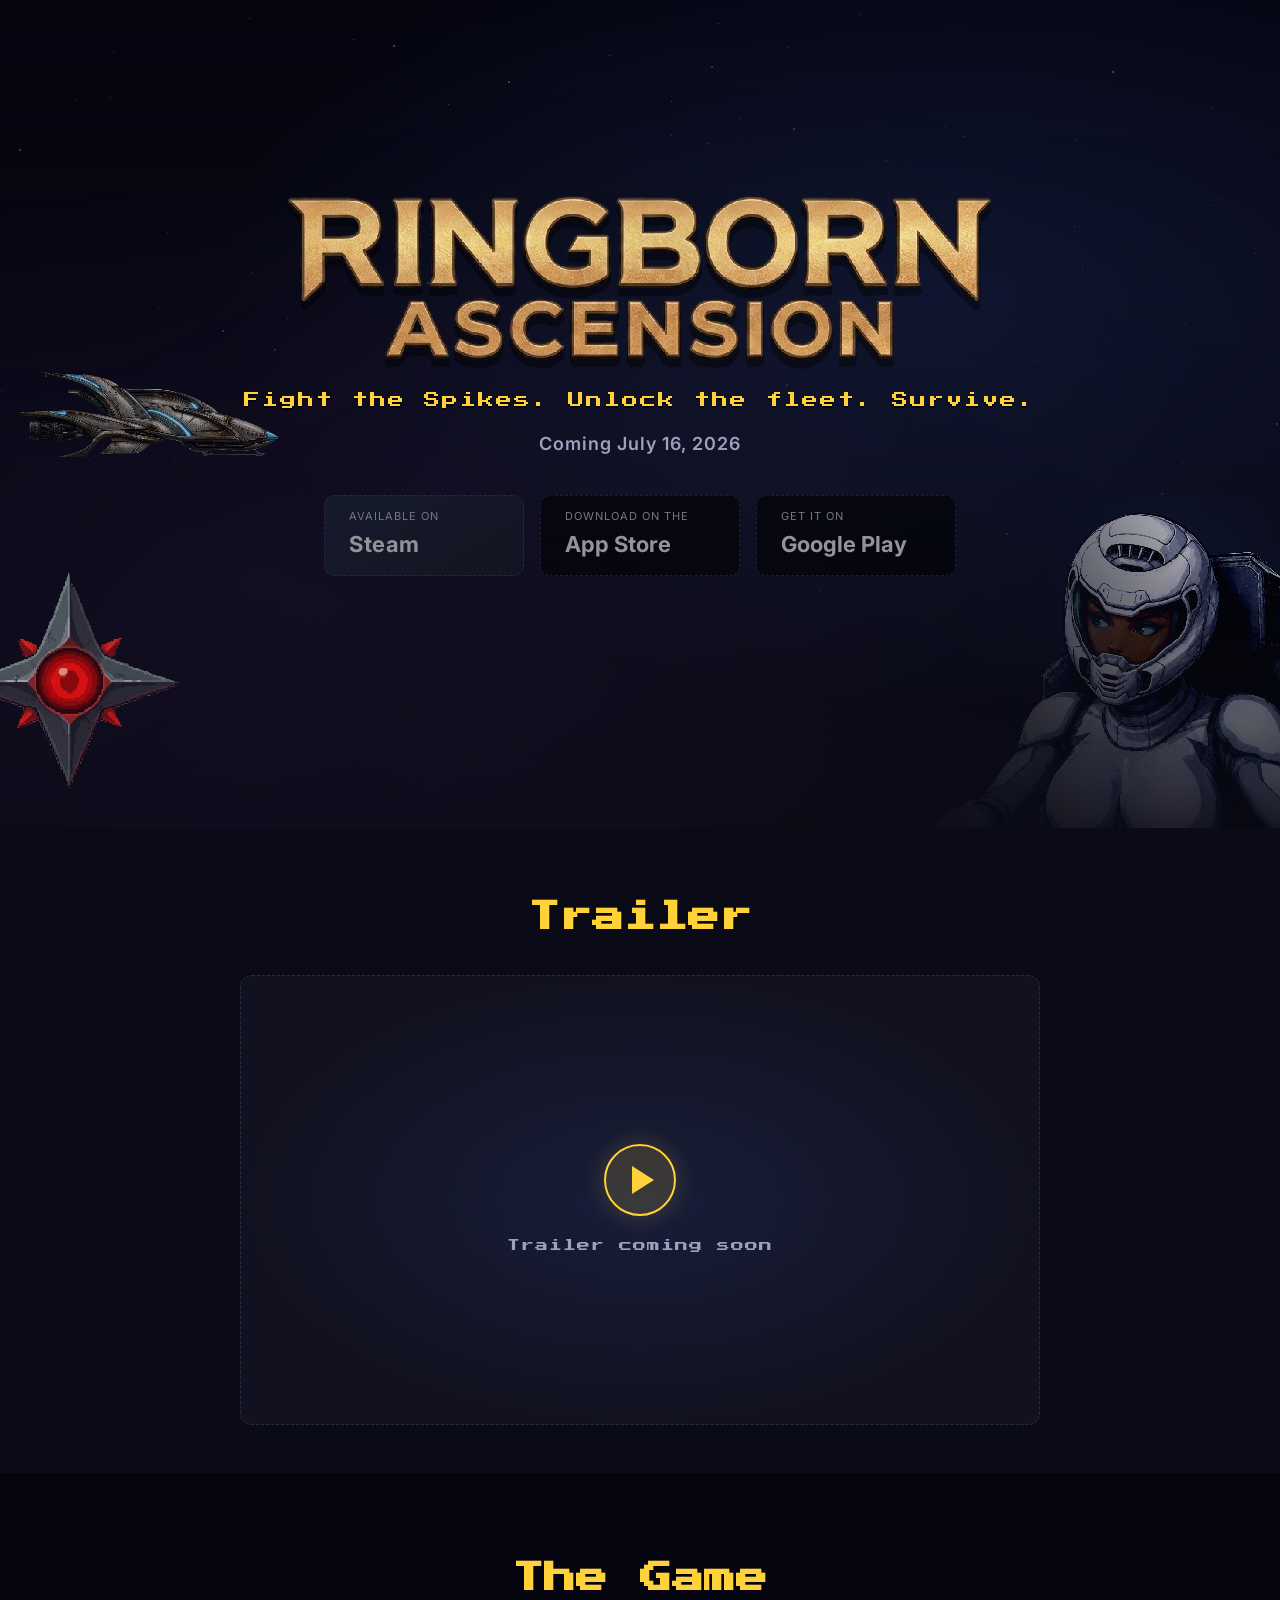
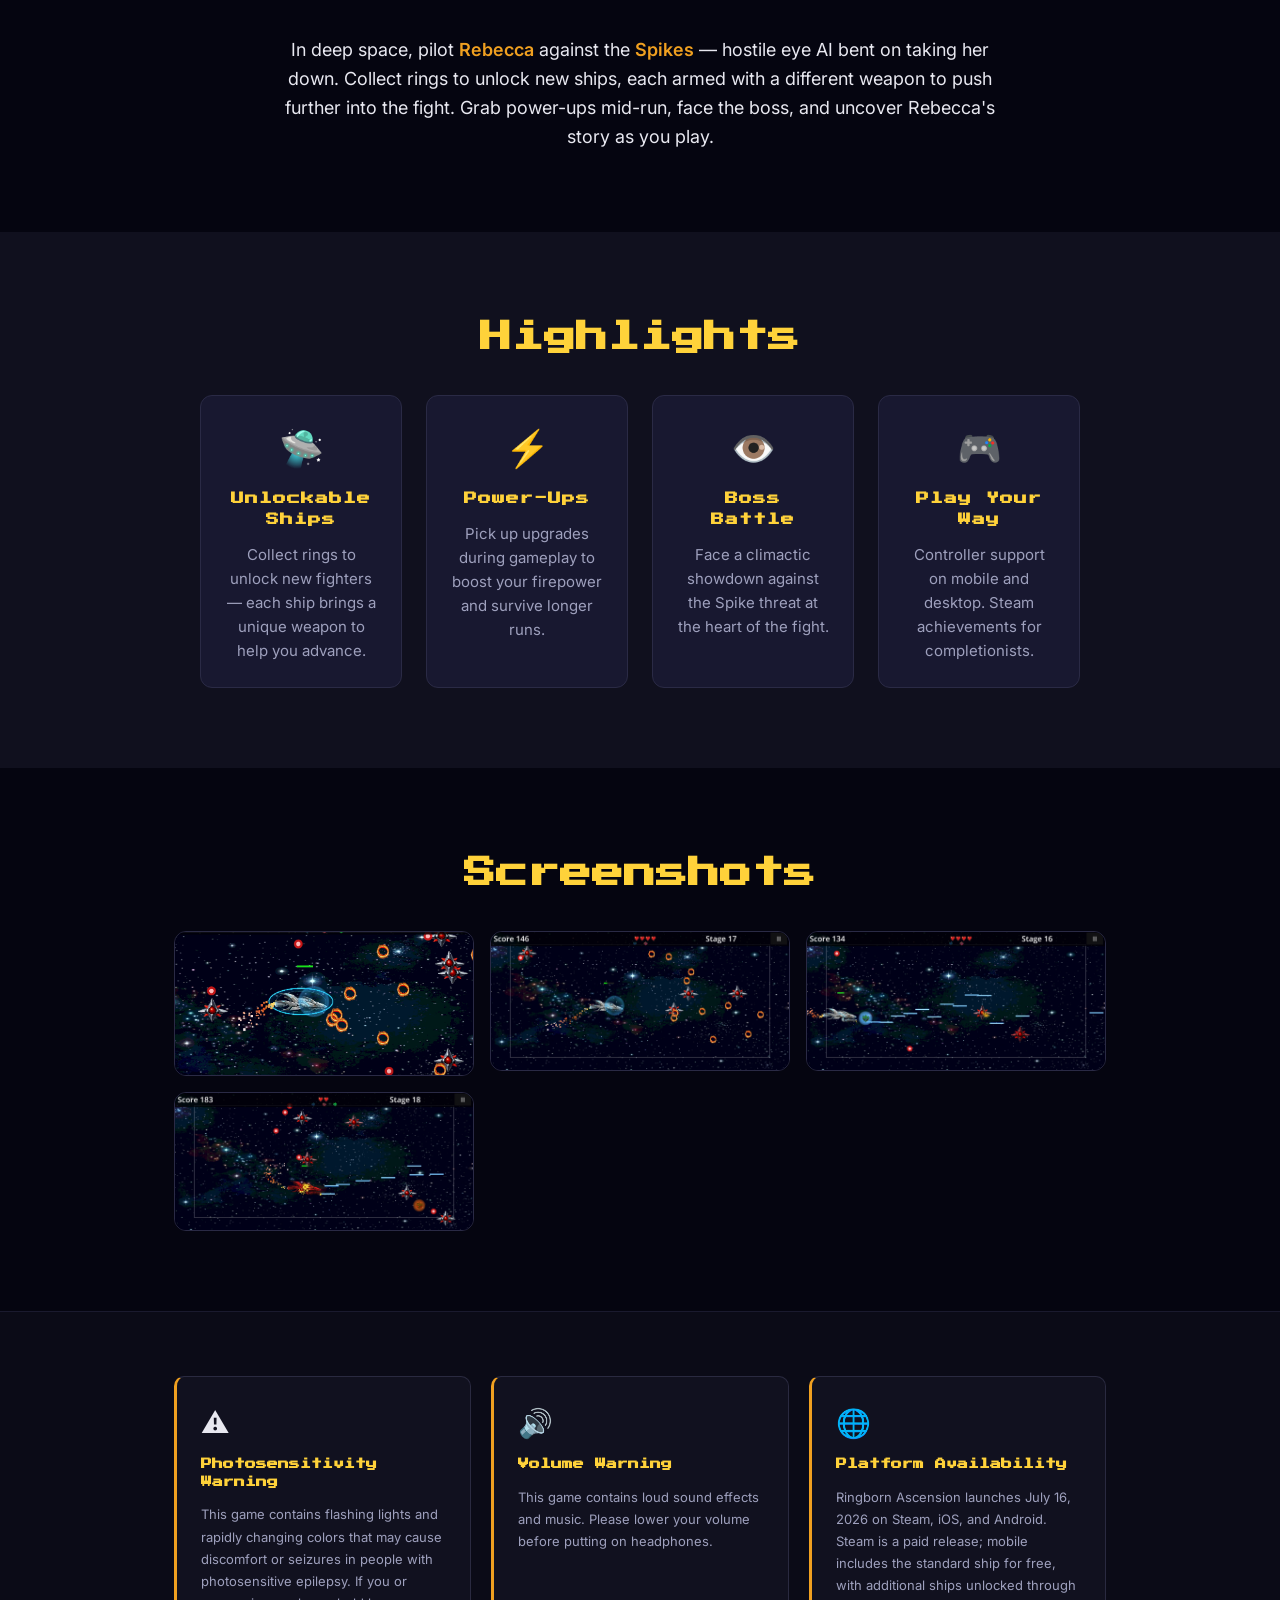
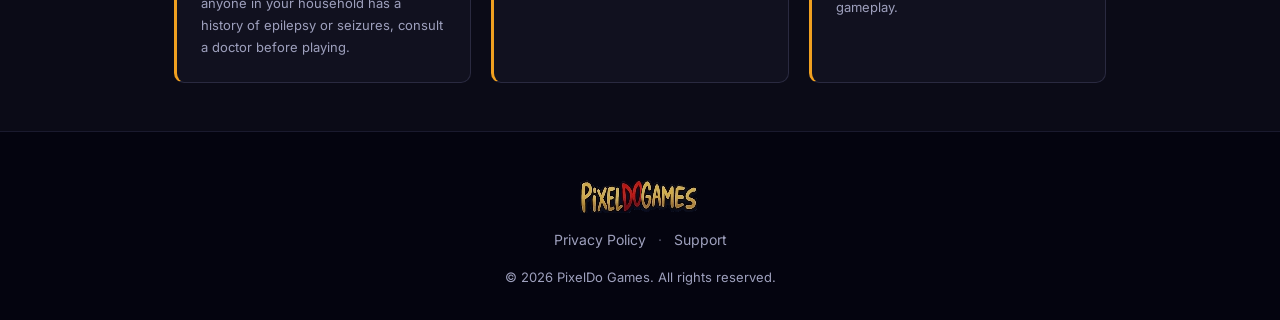
==== ringbornascension/index.html @ 0ed037cd "fix some icon issue" ====
<!doctype html>
<html lang="en">
<head>
  <meta charset="utf-8">
  <meta name="viewport" content="width=device-width, initial-scale=1">
  <title>Ringborn Ascension</title>
  <meta name="description" content="Ringborn Ascension — a fast-paced arcade space shooter by PixelDo Games. Pilot Rebecca, fight the Spike AI, unlock ships by collecting rings, and survive the boss. Coming July 16, 2026 on Steam, iOS, and Android.">
  <meta property="og:title" content="Ringborn Ascension">
  <meta property="og:description" content="Pilot Rebecca. Fight the Spikes. Unlock the fleet. Coming July 16, 2026 on Steam, iOS, and Android.">
  <meta property="og:image" content="https://pixeldogames.com/ringbornascension/images/title.png">
  <meta property="og:url" content="https://pixeldogames.com/ringbornascension/">
  <link rel="icon" type="image/png" href="images/rebecca-portrait-icon.png">
  <link rel="preconnect" href="https://fonts.googleapis.com">
  <link rel="preconnect" href="https://fonts.gstatic.com" crossorigin>
  <link href="https://fonts.googleapis.com/css2?family=Press+Start+2P&family=Inter:wght@400;600;700&display=swap" rel="stylesheet">
  <link rel="stylesheet" href="style.css">
</head>
<body>
  <div class="space-bg" id="space-bg" aria-hidden="true"></div>

  <header class="hero">
    <div class="space-scene" aria-hidden="true">
      <div class="space-nebula"></div>
      <img src="images/rebecca-portrait.png" alt="" class="space-rebecca">
    </div>

    <div class="hero-inner">
      <img src="images/title.png" alt="Ringborn Ascension" class="title-img">
      <p class="tagline">Fight the Spikes. Unlock the fleet. Survive.</p>
      <p class="launch-date">Coming July 16, 2026</p>

      <div class="store-badges">
        <span class="badge steam coming-soon" aria-label="Steam — coming July 16, 2026">
          <span class="badge-prefix">Available on</span>
          <span class="badge-name">Steam</span>
        </span>
        <span class="badge ios coming-soon" aria-label="App Store — coming July 16, 2026">
          <span class="badge-prefix">Download on the</span>
          <span class="badge-name">App Store</span>
        </span>
        <span class="badge android coming-soon" aria-label="Google Play — coming July 16, 2026">
          <span class="badge-prefix">Get it on</span>
          <span class="badge-name">Google Play</span>
        </span>
      </div>
    </div>
    <img src="images/spike.png" alt="" class="hero-spike" aria-hidden="true">
    <img src="images/hero_ship.png" alt="" class="hero-ship-deco" aria-hidden="true">
  </header>

  <section class="trailer">
    <div class="container">
      <h2>Trailer</h2>
      <!-- Set YouTube IDs below. Spanish browsers get data-youtube-es; everyone else gets data-youtube-en. -->
      <div
        class="trailer-placeholder"
        id="trailer-trigger"
        role="button"
        tabindex="0"
        data-youtube-en=""
        data-youtube-es=""
        aria-label="Play trailer"
      >
        <div class="trailer-play" aria-hidden="true"></div>
        <p class="trailer-label">Trailer coming soon</p>
      </div>
    </div>
  </section>

  <section class="about">
    <div class="container">
      <h2>The Game</h2>
      <p>
        In deep space, pilot <strong>Rebecca</strong> against the <strong>Spikes</strong> — hostile eye AI
        bent on taking her down. Collect rings to unlock new ships, each armed with a different weapon
        to push further into the fight. Grab power-ups mid-run, face the boss, and uncover Rebecca's
        story as you play.
      </p>
    </div>
  </section>

  <section class="features">
    <div class="container">
      <h2>Highlights</h2>
      <div class="feature-grid">
        <div class="feature">
          <div class="feature-icon">🛸</div>
          <h3>Unlockable Ships</h3>
          <p>Collect rings to unlock new fighters — each ship brings a unique weapon to help you advance.</p>
        </div>
        <div class="feature">
          <div class="feature-icon">⚡</div>
          <h3>Power-Ups</h3>
          <p>Pick up upgrades during gameplay to boost your firepower and survive longer runs.</p>
        </div>
        <div class="feature">
          <div class="feature-icon">👁️</div>
          <h3>Boss Battle</h3>
          <p>Face a climactic showdown against the Spike threat at the heart of the fight.</p>
        </div>
        <div class="feature">
          <div class="feature-icon">🎮</div>
          <h3>Play Your Way</h3>
          <p>Controller support on mobile and desktop. Steam achievements for completionists.</p>
        </div>
      </div>
    </div>
  </section>

  <section class="screenshots">
    <div class="container">
      <h2>Screenshots</h2>
      <div class="shot-grid">
        <img src="images/Screenshot1.png" alt="Rebecca's ship deflecting spikes with its front shield" class="shot">
        <img src="images/Screenshot2.png" alt="Rebecca flying through rings with a thruster trail" class="shot">
        <img src="images/Screenshot3.png" alt="An unlocked ship firing lasers at Spike enemies" class="shot">
        <img src="images/Screenshot4.png" alt="Combat against waves of Spike eye enemies in space" class="shot">
      </div>
    </div>
  </section>

  <div id="lightbox" class="lightbox" role="dialog" aria-modal="true" aria-label="Screenshot preview">
    <button class="lightbox-close" aria-label="Close">&times;</button>
    <img class="lightbox-img" alt="">
  </div>

  <section class="warnings">
    <div class="container">
      <div class="warning-grid">
        <div class="warning-card">
          <div class="warning-icon">⚠️</div>
          <h3>Photosensitivity Warning</h3>
          <p>This game contains flashing lights and rapidly changing colors that may cause discomfort or seizures in people with photosensitive epilepsy. If you or anyone in your household has a history of epilepsy or seizures, consult a doctor before playing.</p>
        </div>
        <div class="warning-card">
          <div class="warning-icon">🔊</div>
          <h3>Volume Warning</h3>
          <p>This game contains loud sound effects and music. Please lower your volume before putting on headphones.</p>
        </div>
        <div class="warning-card">
          <div class="warning-icon">🌐</div>
          <h3>Platform Availability</h3>
          <p>Ringborn Ascension launches July 16, 2026 on Steam, iOS, and Android. Steam is a paid release; mobile includes the standard ship for free, with additional ships unlocked through gameplay.</p>
        </div>
      </div>
    </div>
  </section>

  <footer>
    <div class="container footer-inner">
      <img src="images/studio.png" alt="PixelDo Games" class="studio-logo">
      <div class="footer-links">
        <a href="privacy.html">Privacy Policy</a>
        <span class="sep">·</span>
        <a href="support.html">Support</a>
      </div>
      <p class="copy">© <span id="year"></span> PixelDo Games. All rights reserved.</p>
    </div>
  </footer>

  <script>
    document.getElementById('year').textContent = new Date().getFullYear();

    // Space background: stars + flying asteroids
    (function() {
      var bg = document.getElementById('space-bg');
      if (!bg) return;

      var reducedMotion = window.matchMedia('(prefers-reduced-motion: reduce)').matches;

      for (var i = 0; i < 120; i++) {
        var star = document.createElement('span');
        star.className = 'star';
        star.style.left = (Math.random() * 100) + '%';
        star.style.top = (Math.random() * 100) + '%';
        star.style.animationDelay = (Math.random() * 5) + 's';
        star.style.animationDuration = (2 + Math.random() * 4) + 's';
        var starSize = Math.random() < 0.15 ? 2 : 1;
        star.style.width = starSize + 'px';
        star.style.height = starSize + 'px';
        if (Math.random() < 0.2) star.classList.add('star-blue');
        bg.appendChild(star);
      }

      var asteroidCount = reducedMotion ? 6 : (window.innerWidth < 720 ? 10 : 16);

      for (var j = 0; j < asteroidCount; j++) {
        var ast = document.createElement('img');
        ast.src = 'images/asteroid.png';
        ast.alt = '';
        ast.className = 'space-asteroid';
        ast.draggable = false;

        var size = 14 + Math.random() * 28;
        var duration = reducedMotion ? 0 : (18 + Math.random() * 22);
        var edge = Math.floor(Math.random() * 4);
        var driftX = (Math.random() * 12 - 6).toFixed(1);
        var driftY = (Math.random() * 8 - 4).toFixed(1);
        var dx, dy;

        if (edge === 0) {
          ast.style.left = '-6%';
          ast.style.top = (Math.random() * 100) + '%';
          dx = '112vw';
          dy = driftY + 'vh';
        } else if (edge === 1) {
          ast.style.left = '106%';
          ast.style.top = (Math.random() * 100) + '%';
          dx = '-112vw';
          dy = driftY + 'vh';
        } else if (edge === 2) {
          ast.style.left = (Math.random() * 100) + '%';
          ast.style.top = '-8%';
          dx = driftX + 'vw';
          dy = '112vh';
        } else {
          ast.style.left = (Math.random() * 100) + '%';
          ast.style.top = '108%';
          dx = driftX + 'vw';
          dy = '-112vh';
        }

        ast.style.width = size + 'px';
        ast.style.setProperty('--dx', dx);
        ast.style.setProperty('--dy', dy);
        ast.style.setProperty('--rot', (Math.random() * 360).toFixed(0) + 'deg');
        ast.style.setProperty('--opacity', (0.08 + (size / 48) * 0.28).toFixed(2));

        if (reducedMotion) {
          ast.style.opacity = '0.25';
        } else {
          ast.style.setProperty('--dur', duration + 's');
          ast.style.animationDelay = (-Math.random() * duration) + 's';
        }

        bg.appendChild(ast);
      }
    })();

    // Trailer — Spanish browser language → Spanish video, else English
    (function() {
      var trigger = document.getElementById('trailer-trigger');
      if (!trigger) return;

      function isSpanish() {
        var langs = navigator.languages && navigator.languages.length
          ? navigator.languages
          : [navigator.language || 'en'];
        for (var i = 0; i < langs.length; i++) {
          if (String(langs[i]).toLowerCase().indexOf('es') === 0) return true;
        }
        return false;
      }

      function trailerId() {
        var en = (trigger.getAttribute('data-youtube-en') || '').trim();
        var es = (trigger.getAttribute('data-youtube-es') || '').trim();
        if (isSpanish() && es) return es;
        return en || es;
      }

      function playTrailer() {
        var id = trailerId();
        if (!id) return;

        var embed = document.createElement('div');
        embed.className = 'trailer-embed';
        var title = isSpanish() ? 'Tráiler de Ringborn Ascension' : 'Ringborn Ascension trailer';
        embed.innerHTML =
          '<iframe src="https://www.youtube.com/embed/' + id + '?autoplay=1" title="' + title + '" allow="accelerometer; autoplay; clipboard-write; encrypted-media; gyroscope; picture-in-picture" allowfullscreen></iframe>';
        trigger.replaceWith(embed);
      }

      trigger.addEventListener('click', playTrailer);
      trigger.addEventListener('keydown', function(e) {
        if (e.key === 'Enter' || e.key === ' ') {
          e.preventDefault();
          playTrailer();
        }
      });
    })();

    // Lightbox
    (function() {
      var lb = document.getElementById('lightbox');
      var lbImg = lb.querySelector('.lightbox-img');
      var closeBtn = lb.querySelector('.lightbox-close');

      document.querySelectorAll('.shot').forEach(function(img) {
        img.addEventListener('click', function() {
          lbImg.src = img.src;
          lbImg.alt = img.alt;
          lb.classList.add('open');
          document.body.style.overflow = 'hidden';
        });
      });

      function close() {
        lb.classList.remove('open');
        document.body.style.overflow = '';
        lbImg.src = '';
      }

      closeBtn.addEventListener('click', close);
      lb.addEventListener('click', function(e) {
        if (e.target === lb) close();
      });
      document.addEventListener('keydown', function(e) {
        if (e.key === 'Escape' && lb.classList.contains('open')) close();
      });
    })();
  </script>
</body>
</html>
---- ringbornascension/style.css ----
/* ===== Base ===== */
:root {
  --bg: #0c0c18;
  --panel: #11111f;
  --panel-2: #181830;
  --gold: #ffd23a;
  --gold-2: #f0a020;
  --text: #e8e8f0;
  --muted: #9ea0bd;
  --accent: #4d7cff;
}

* { box-sizing: border-box; }

html, body {
  margin: 0;
  padding: 0;
  background: #050510;
  color: var(--text);
  font-family: 'Inter', -apple-system, BlinkMacSystemFont, sans-serif;
  line-height: 1.6;
}

a { color: var(--accent); text-decoration: none; }
a:hover { text-decoration: underline; }

.container { max-width: 980px; margin: 0 auto; padding: 0 24px; }

/* ===== Space background ===== */
.space-bg {
  position: fixed;
  inset: 0;
  z-index: 0;
  pointer-events: none;
  overflow: hidden;
  background: #050510;
}

.star {
  position: fixed;
  width: 1px;
  height: 1px;
  border-radius: 50%;
  background: #fff;
  opacity: 0.35;
  animation: starTwinkle ease-in-out infinite;
}

.star-blue {
  background: #a8c4ff;
}

@keyframes starTwinkle {
  0%, 100% { opacity: 0.15; transform: scale(1); }
  50%      { opacity: 0.9; transform: scale(1.4); }
}

/* ===== Hero ===== */
.hero {
  position: relative;
  z-index: 1;
  min-height: 92vh;
  display: flex;
  align-items: center;
  justify-content: center;
  text-align: center;
  background: linear-gradient(180deg, transparent 0%, rgba(12, 12, 24, 0.85) 100%);
  overflow: hidden;
  padding: 60px 24px 120px;
}

.space-scene {
  position: absolute;
  inset: 0;
  z-index: 0;
  pointer-events: none;
  overflow: hidden;
}

.space-nebula {
  position: absolute;
  inset: 0;
  background:
    radial-gradient(ellipse at 75% 35%, rgba(77, 124, 255, 0.12), transparent 55%),
    radial-gradient(ellipse at 20% 70%, rgba(120, 60, 180, 0.08), transparent 50%),
    radial-gradient(ellipse at 50% 100%, rgba(12, 12, 24, 0.9), transparent 70%);
}

.space-rebecca {
  position: absolute;
  right: -4%;
  bottom: -8%;
  width: min(480px, 52vw);
  height: auto;
  opacity: 0.95;
  image-rendering: pixelated;
  image-rendering: crisp-edges;
  -webkit-mask-image:
    linear-gradient(to left, #000 25%, rgba(0, 0, 0, 0.5) 55%, transparent 90%),
    linear-gradient(to top, transparent 5%, rgba(0, 0, 0, 0.85) 100%);
  mask-image:
    linear-gradient(to left, #000 25%, rgba(0, 0, 0, 0.5) 55%, transparent 90%),
    linear-gradient(to top, transparent 5%, rgba(0, 0, 0, 0.85) 100%);
  -webkit-mask-composite: source-in;
  mask-composite: intersect;
  filter: drop-shadow(0 0 48px rgba(77, 124, 255, 0.12));
}

.space-asteroid {
  position: fixed;
  height: auto;
  opacity: var(--opacity, 0.95);
  image-rendering: pixelated;
  image-rendering: crisp-edges;
  animation: asteroidFly var(--dur, 28s) linear infinite;
  will-change: transform;
}

@keyframes asteroidFly {
  from { transform: translate(0, 0) rotate(0deg); }
  to   { transform: translate(var(--dx), var(--dy)) rotate(var(--rot)); }
}

@media (prefers-reduced-motion: reduce) {
  .space-asteroid { animation: none; }
}

.hero-inner { position: relative; z-index: 2; max-width: 800px; }

.title-img {
  max-width: 100%;
  width: min(720px, 90vw);
  height: auto;
  image-rendering: pixelated;
  image-rendering: crisp-edges;
  filter: drop-shadow(0 8px 0 rgba(0, 0, 0, 0.4));
}

.tagline {
  font-family: 'Press Start 2P', monospace;
  font-size: clamp(12px, 1.4vw, 16px);
  color: var(--gold);
  letter-spacing: 2px;
  margin: 20px 0 16px;
  text-shadow: 0 2px 0 rgba(0, 0, 0, 0.6);
}

.launch-date {
  font-family: 'Inter', sans-serif;
  font-size: clamp(14px, 1.6vw, 18px);
  font-weight: 600;
  color: var(--muted);
  letter-spacing: 1px;
  margin: 0 0 36px;
}

.hero-ship-deco {
  position: absolute;
  left: 20px;
  top: 50%;
  transform: translateY(-50%);
  width: min(260px, 22vw);
  opacity: 0.70;
  image-rendering: pixelated;
  image-rendering: crisp-edges;
  pointer-events: none;
  z-index: 1;
  animation: shipFloat 5s ease-in-out infinite;
}

@keyframes shipFloat {
  0%, 100% { transform: translateY(-50%) translateY(0px); }
  50%       { transform: translateY(-50%) translateY(-18px); }
}

.hero-spike {
  position: absolute;
  left: -40px;
  bottom: 40px;
  width: min(220px, 22vw);
  opacity: 0.85;
  image-rendering: pixelated;
  pointer-events: none;
  z-index: 1;
  animation: spikeBob 4s ease-in-out infinite;
}

@keyframes spikeBob {
  0%, 100% { transform: translateY(0) rotate(0deg); }
  50%      { transform: translateY(-20px) rotate(8deg); }
}

/* ===== Store badges ===== */
.store-badges {
  display: flex;
  gap: 16px;
  justify-content: center;
  flex-wrap: wrap;
}

.badge {
  display: inline-flex;
  flex-direction: column;
  align-items: flex-start;
  padding: 12px 24px;
  background: #000;
  border: 1px solid #2a2a45;
  border-radius: 10px;
  color: #fff;
  text-decoration: none;
  font-family: 'Inter', sans-serif;
  transition: transform 0.15s ease, border-color 0.15s ease;
  min-width: 200px;
}

.badge:hover {
  transform: translateY(-2px);
  border-color: var(--gold);
  text-decoration: none;
}

.badge.coming-soon {
  opacity: 0.55;
  cursor: default;
  border-style: dashed;
}

.badge.coming-soon:hover {
  transform: none;
  border-color: #2a2a45;
}

/* ===== Tooltip ===== */
.has-tooltip { position: relative; }

.has-tooltip::before,
.has-tooltip::after {
  position: absolute;
  left: 50%;
  transform: translateX(-50%) translateY(4px);
  opacity: 0;
  pointer-events: none;
  transition: opacity 0.15s ease, transform 0.15s ease;
}

.has-tooltip::before {
  content: attr(data-tooltip);
  bottom: calc(100% + 10px);
  background: var(--gold);
  color: #1a1a2e;
  font-family: 'Press Start 2P', monospace;
  font-size: 11px;
  letter-spacing: 1px;
  padding: 8px 14px;
  border-radius: 6px;
  white-space: nowrap;
  box-shadow: 0 4px 12px rgba(0, 0, 0, 0.5);
}

.has-tooltip::after {
  content: '';
  bottom: calc(100% + 4px);
  border: 6px solid transparent;
  border-top-color: var(--gold);
}

.has-tooltip:hover::before,
.has-tooltip:hover::after,
.has-tooltip:focus::before,
.has-tooltip:focus::after {
  opacity: 1;
  transform: translateX(-50%) translateY(0);
}

.badge-prefix {
  font-size: 11px;
  color: #cccccc;
  text-transform: uppercase;
  letter-spacing: 1px;
}

.badge-name {
  font-size: 22px;
  font-weight: 700;
  margin-top: 2px;
}

.badge.steam {
  background: linear-gradient(135deg, #1b2838 0%, #171a21 100%);
  border-color: #2a475e;
}

.badge.steam .badge-name {
  letter-spacing: 0.5px;
}

/* ===== Trailer ===== */
.trailer {
  padding: 64px 0 48px;
  background: rgba(12, 12, 24, 0.92);
}

.trailer-placeholder,
.trailer-embed {
  position: relative;
  width: 100%;
  max-width: 800px;
  margin: 0 auto;
  aspect-ratio: 16 / 9;
  border-radius: 12px;
  overflow: hidden;
}

.trailer-placeholder {
  display: flex;
  flex-direction: column;
  align-items: center;
  justify-content: center;
  gap: 20px;
  cursor: pointer;
  background:
    radial-gradient(ellipse at 50% 50%, rgba(77, 124, 255, 0.12), transparent 70%),
    var(--panel);
  border: 1px dashed #2a2a45;
}

.trailer-play {
  width: 72px;
  height: 72px;
  border-radius: 50%;
  background: rgba(255, 210, 58, 0.15);
  border: 2px solid var(--gold);
  position: relative;
  box-shadow: 0 0 24px rgba(255, 210, 58, 0.2);
}

.trailer-play::after {
  content: '';
  position: absolute;
  top: 50%;
  left: 54%;
  transform: translate(-50%, -50%);
  border-style: solid;
  border-width: 14px 0 14px 22px;
  border-color: transparent transparent transparent var(--gold);
}

.trailer-label {
  font-family: 'Press Start 2P', monospace;
  font-size: clamp(10px, 1.2vw, 13px);
  color: var(--muted);
  letter-spacing: 1px;
  margin: 0;
}

.trailer-embed iframe {
  position: absolute;
  inset: 0;
  width: 100%;
  height: 100%;
  border: 1px solid #2a2a45;
  border-radius: 12px;
}

/* ===== Sections ===== */
section {
  position: relative;
  z-index: 1;
  padding: 80px 0;
}

section h2 {
  font-family: 'Press Start 2P', monospace;
  font-size: clamp(22px, 3vw, 32px);
  color: var(--gold);
  margin: 0 0 32px;
  text-align: center;
}

.about p {
  font-size: 18px;
  color: var(--text);
  max-width: 720px;
  margin: 0 auto;
  text-align: center;
}

.about strong { color: var(--gold-2); font-weight: 600; }

/* ===== Features ===== */
.features { background: rgba(17, 17, 31, 0.94); }

.feature-grid {
  display: grid;
  grid-template-columns: repeat(auto-fit, minmax(200px, 1fr));
  gap: 24px;
  max-width: 880px;
  margin: 0 auto;
}

.feature {
  background: var(--panel-2);
  border: 1px solid #2a2a45;
  border-radius: 12px;
  padding: 24px;
  text-align: center;
  transition: border-color 0.2s ease, transform 0.2s ease;
}

.feature:hover {
  border-color: var(--gold);
  transform: translateY(-2px);
}

.feature-icon { font-size: 36px; margin-bottom: 12px; }

.feature h3 {
  font-family: 'Press Start 2P', monospace;
  font-size: 13px;
  color: var(--gold);
  margin: 0 0 12px;
  letter-spacing: 1px;
}

.feature p { color: var(--muted); margin: 0; font-size: 15px; }

/* ===== Power-ups ===== */
.powerups { background: var(--panel); }

.powerup-grid {
  display: grid;
  grid-template-columns: repeat(auto-fit, minmax(280px, 1fr));
  gap: 18px;
}

.powerup {
  display: flex;
  align-items: flex-start;
  gap: 16px;
  background: var(--panel-2);
  border: 1px solid #2a2a45;
  border-radius: 12px;
  padding: 20px;
  transition: border-color 0.2s ease, transform 0.2s ease;
}

.powerup:hover {
  border-color: var(--gold);
  transform: translateY(-2px);
}

.powerup-dot {
  display: block;
  flex: 0 0 24px;
  width: 24px;
  height: 24px;
  border-radius: 50%;
  margin-top: 4px;
  box-shadow: 0 0 12px currentColor;
}

.powerup h4 {
  font-family: 'Press Start 2P', monospace;
  font-size: 13px;
  color: var(--gold);
  margin: 0 0 8px;
  letter-spacing: 1px;
}

.powerup p {
  color: var(--muted);
  margin: 0;
  font-size: 14px;
  line-height: 1.5;
}

/* ===== Screenshots ===== */
.hint {
  text-align: center;
  color: var(--muted);
  font-size: 14px;
  margin: -16px 0 32px;
}

.hint code {
  background: var(--panel-2);
  padding: 2px 8px;
  border-radius: 4px;
  color: var(--gold);
  font-size: 13px;
}

.shot-grid {
  display: grid;
  grid-template-columns: repeat(auto-fit, minmax(240px, 1fr));
  gap: 16px;
}

.shot {
  width: 100%;
  height: auto;
  border-radius: 12px;
  border: 1px solid #2a2a45;
  background: var(--panel-2);
  display: block;
  transition: transform 0.2s ease, border-color 0.2s ease;
}

.shot:hover {
  transform: translateY(-4px);
  border-color: var(--gold);
  cursor: zoom-in;
}

/* ===== Lightbox ===== */
.lightbox {
  position: fixed;
  inset: 0;
  background: rgba(0, 0, 0, 0.92);
  display: none;
  align-items: center;
  justify-content: center;
  z-index: 1000;
  padding: 40px;
  cursor: zoom-out;
}

.lightbox.open { display: flex; }

.lightbox-img {
  max-width: 100%;
  max-height: 100%;
  border-radius: 12px;
  border: 1px solid var(--gold);
  box-shadow: 0 20px 60px rgba(0, 0, 0, 0.6);
  image-rendering: auto;
}

.lightbox-close {
  position: absolute;
  top: 20px;
  right: 24px;
  background: transparent;
  border: none;
  color: #fff;
  font-size: 48px;
  line-height: 1;
  cursor: pointer;
  padding: 8px 16px;
  font-family: inherit;
  opacity: 0.7;
  transition: opacity 0.15s ease;
}

.lightbox-close:hover { opacity: 1; }

/* ===== Warnings ===== */
.warnings {
  background: rgba(12, 12, 24, 0.94);
  padding: 64px 0 48px;
  border-top: 1px solid #1a1a2e;
}

.warning-grid {
  display: grid;
  grid-template-columns: repeat(auto-fit, minmax(260px, 1fr));
  gap: 20px;
}

.warning-card {
  background: var(--panel);
  border: 1px solid #2a2a40;
  border-left: 3px solid var(--gold-2);
  border-radius: 10px;
  padding: 24px;
}

.warning-icon {
  font-size: 28px;
  margin-bottom: 10px;
}

.warning-card h3 {
  font-family: 'Press Start 2P', monospace;
  font-size: 11px;
  color: var(--gold);
  margin: 0 0 12px;
  line-height: 1.6;
}

.warning-card p {
  font-size: 13px;
  color: var(--muted);
  margin: 0;
  line-height: 1.7;
}

/* ===== Footer ===== */
footer {
  position: relative;
  z-index: 1;
  background: rgba(5, 5, 16, 0.96);
  padding: 48px 0 32px;
  border-top: 1px solid #1a1a2e;
}

.footer-inner {
  display: flex;
  flex-direction: column;
  align-items: center;
  gap: 16px;
}

.studio-logo {
  width: 120px;
  height: auto;
  opacity: 0.85;
  image-rendering: pixelated;
}

.footer-links { color: var(--muted); font-size: 14px; }
.footer-links a { color: var(--muted); }
.footer-links a:hover { color: var(--gold); }
.sep { margin: 0 8px; opacity: 0.5; }

.copy { color: var(--muted); font-size: 13px; margin: 0; }

/* ===== Mobile ===== */
@media (max-width: 720px) {
  .hero { min-height: auto; padding: 60px 20px 80px; }
  .space-rebecca {
    width: min(320px, 70vw);
    right: -12%;
    bottom: -5%;
    opacity: 0.28;
  }
  .hero-spike, .hero-ship-deco { display: none; }
  section { padding: 56px 0; }
  .badge { min-width: 0; flex: 1; }
}
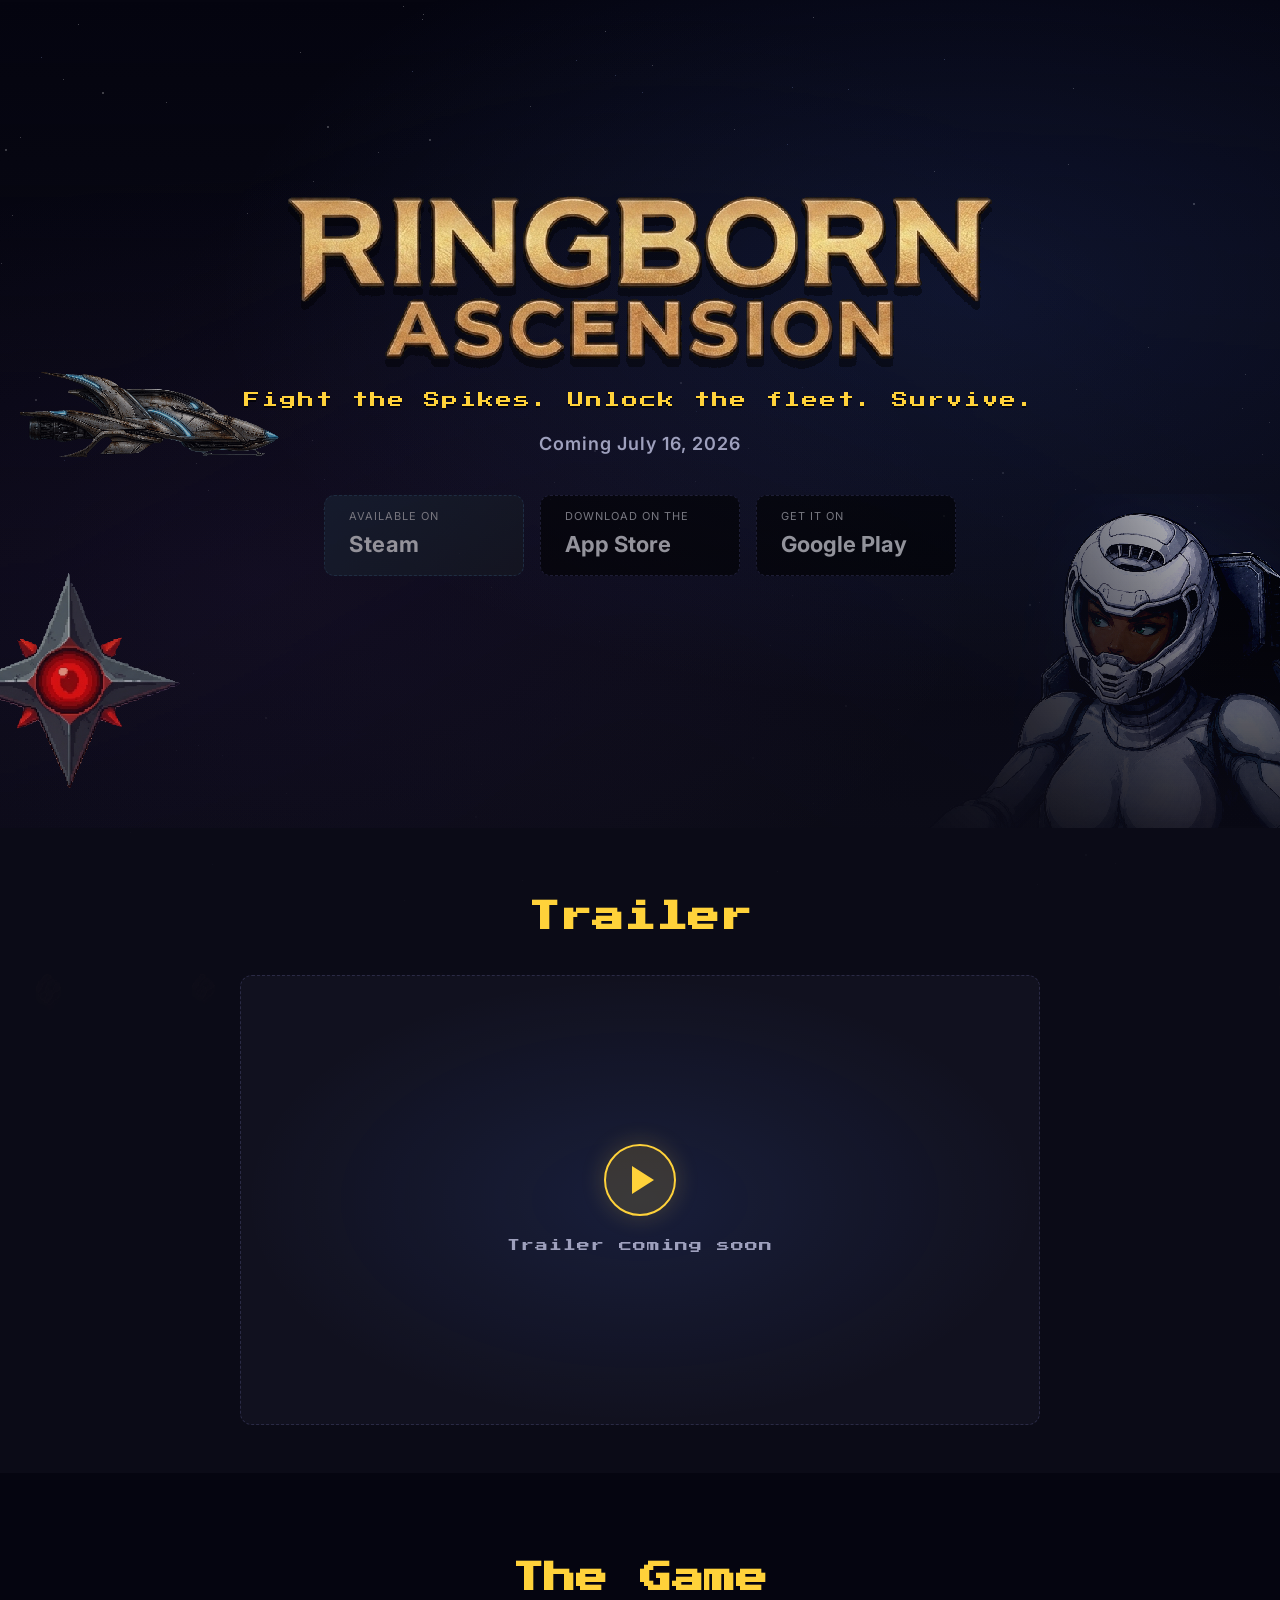
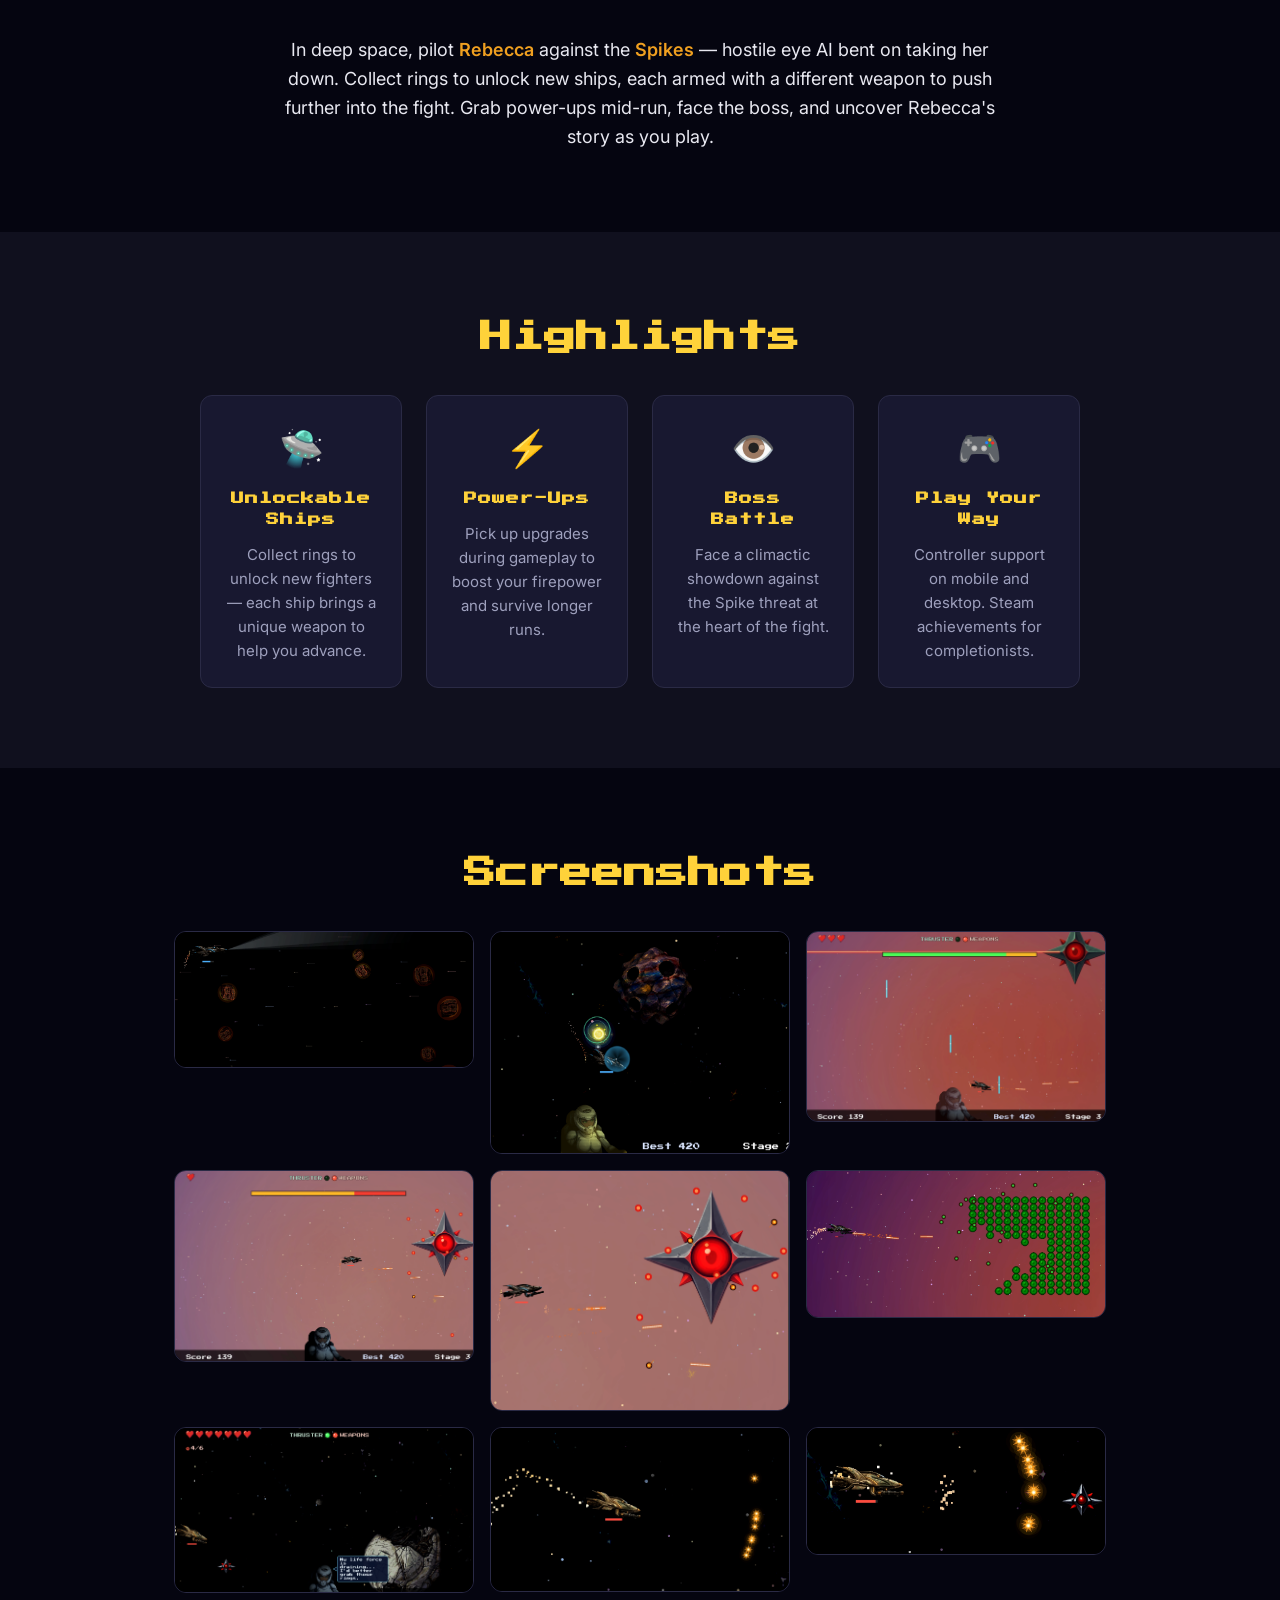
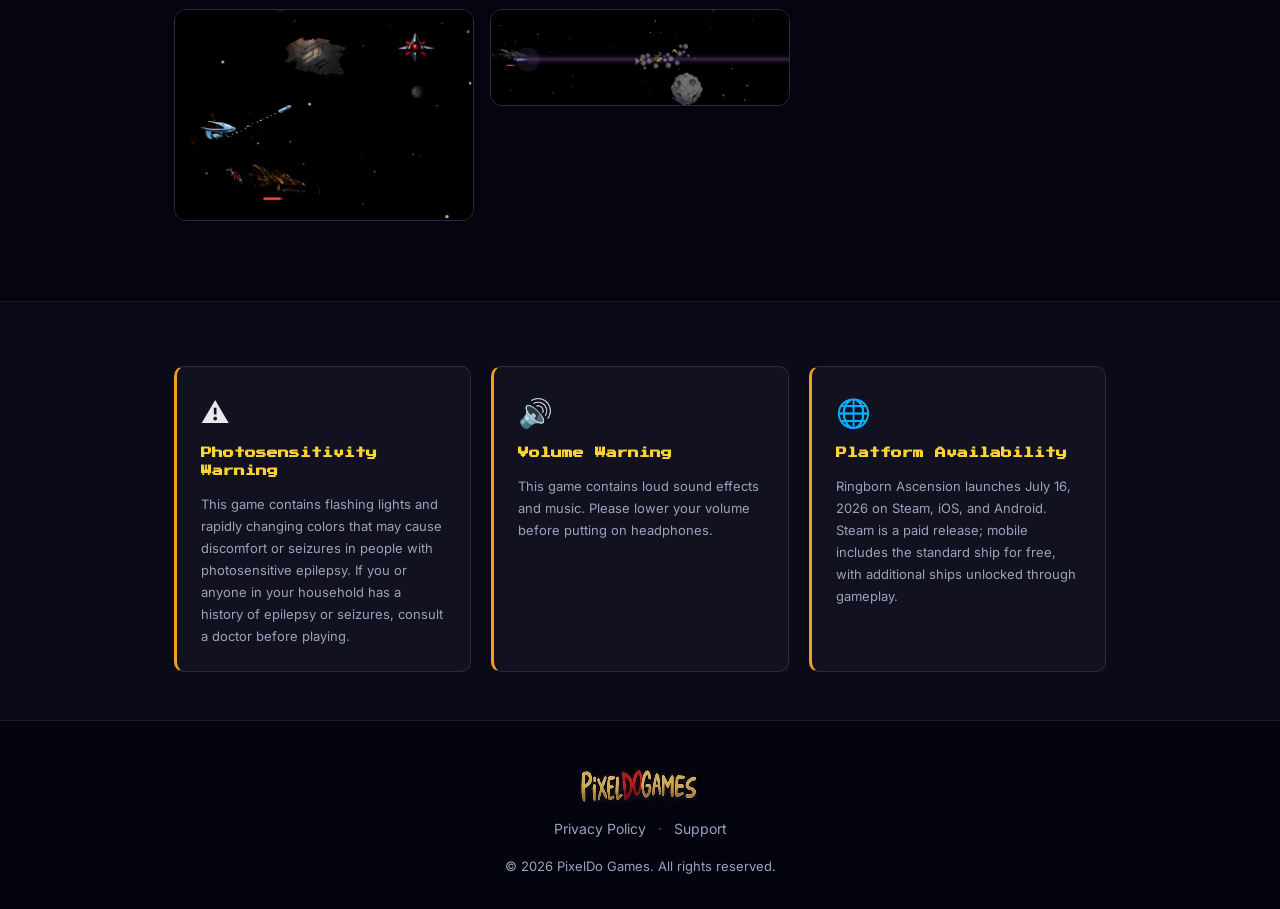
==== commit 9ba6b4cb: "correct screen shots" ====
--- a/ringbornascension/index.html
+++ b/ringbornascension/index.html
@@ -21,11 +21,11 @@
   <header class="hero">
     <div class="space-scene" aria-hidden="true">
       <div class="space-nebula"></div>
-      <img src="images/rebecca-portrait.png" alt="" class="space-rebecca">
+      <img src="images/rebecca-portrait.png" alt="Illustration of pilot Rebecca in white futuristic armor and helmet, gripping twin control devices" class="space-rebecca">
     </div>
 
     <div class="hero-inner">
-      <img src="images/title.png" alt="Ringborn Ascension" class="title-img">
+      <img src="images/title.png" alt="Ringborn Ascension title logo in brushed gold metallic lettering" class="title-img">
       <p class="tagline">Fight the Spikes. Unlock the fleet. Survive.</p>
       <p class="launch-date">Coming July 16, 2026</p>
 
@@ -111,10 +111,17 @@
     <div class="container">
       <h2>Screenshots</h2>
       <div class="shot-grid">
-        <img src="images/Screenshot1.png" alt="Rebecca's ship deflecting spikes with its front shield" class="shot">
-        <img src="images/Screenshot2.png" alt="Rebecca flying through rings with a thruster trail" class="shot">
-        <img src="images/Screenshot3.png" alt="An unlocked ship firing lasers at Spike enemies" class="shot">
-        <img src="images/Screenshot4.png" alt="Combat against waves of Spike eye enemies in space" class="shot">
+        <img src="images/Screenshot1.png" alt="Celestial Dragon ship with an orange engine trail flying past floating cosmic rings in deep space" class="shot">
+        <img src="images/Screenshot2.png" alt="Stage 2 gameplay: Rebecca in a spacesuit at the bottom while her ship flies near a glowing shield orb beside a large asteroid" class="shot">
+        <img src="images/Screenshot3.png" alt="Stage 3 gameplay in a purple nebula with hearts, thruster and weapons HUD, Rebecca portrait, and a Spike enemy star" class="shot">
+        <img src="images/Screenshot4.png" alt="Combat at Stage 3: player ship fires orange lasers at a large Spike star enemy with Rebecca shown below" class="shot">
+        <img src="images/Screenshot5.png" alt="Player ship and a glowing Spike star enemy exchange fire in a dusty pink starfield" class="shot">
+        <img src="images/Screenshot6.png" alt="Player ship shoots orange beams toward a large formation of green collectible rings" class="shot">
+        <img src="images/Screenshot7.png" alt="Rebecca warns her life force is draining and urges collecting rings beside a dragon ship and cracked asteroid field" class="shot">
+        <img src="images/Screenshot8.png" alt="Gold dragon-style ship flies through space toward a vertical line of glowing yellow star collectibles" class="shot">
+        <img src="images/Screenshot9.png" alt="Dragon ship fires at an enemy as an explosion blooms beside glowing ring collectibles and a Spike hazard" class="shot">
+        <img src="images/Screenshot10.png" alt="Blue fighter attacks a damaged ship crackling with orange energy near an asteroid and a red Spike star" class="shot">
+        <img src="images/Screenshot11.png" alt="Celestial Dragon fires a long purple beam that electrifies a cluster of asteroids in the starfield" class="shot">
       </div>
     </div>
   </section>
@@ -148,7 +155,7 @@
 
   <footer>
     <div class="container footer-inner">
-      <img src="images/studio.png" alt="PixelDo Games" class="studio-logo">
+      <img src="images/studio.png" alt="PixelDo Games studio logo in yellow and red block lettering" class="studio-logo">
       <div class="footer-links">
         <a href="privacy.html">Privacy Policy</a>
         <span class="sep">·</span>
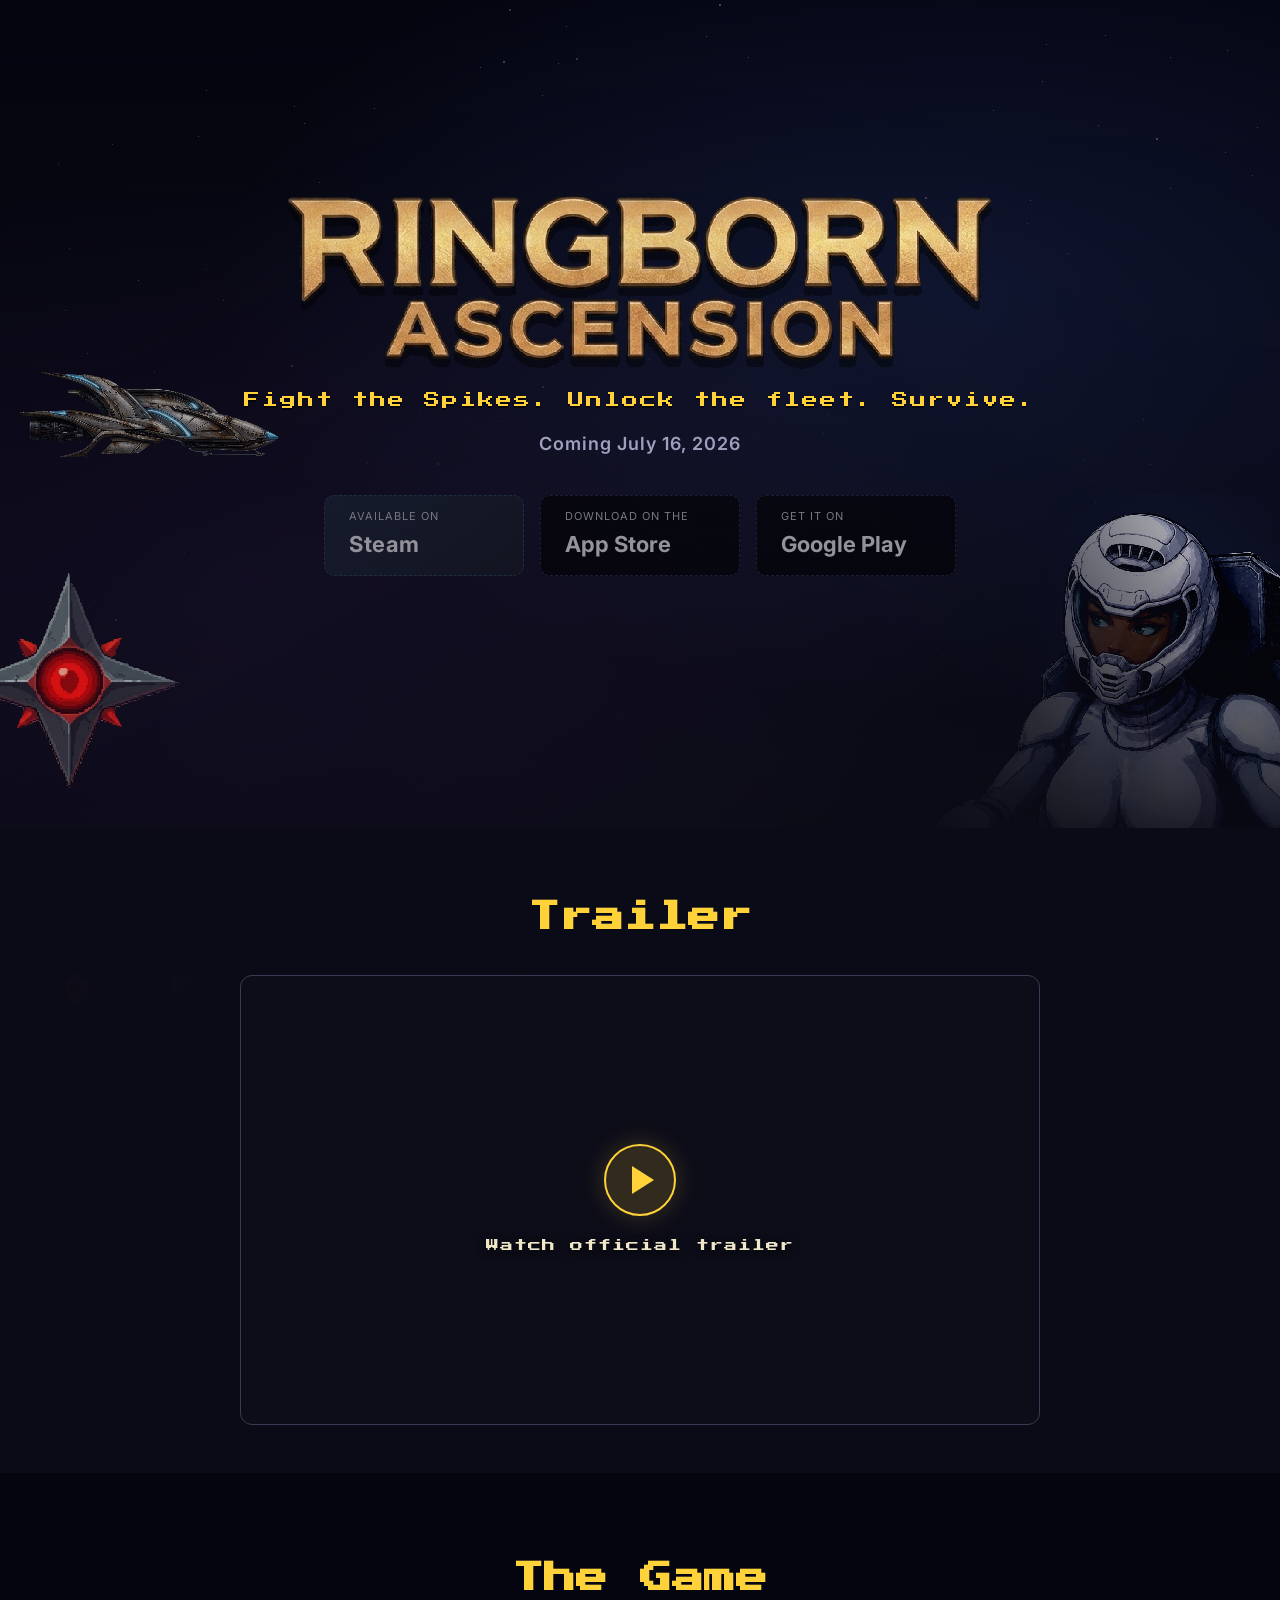
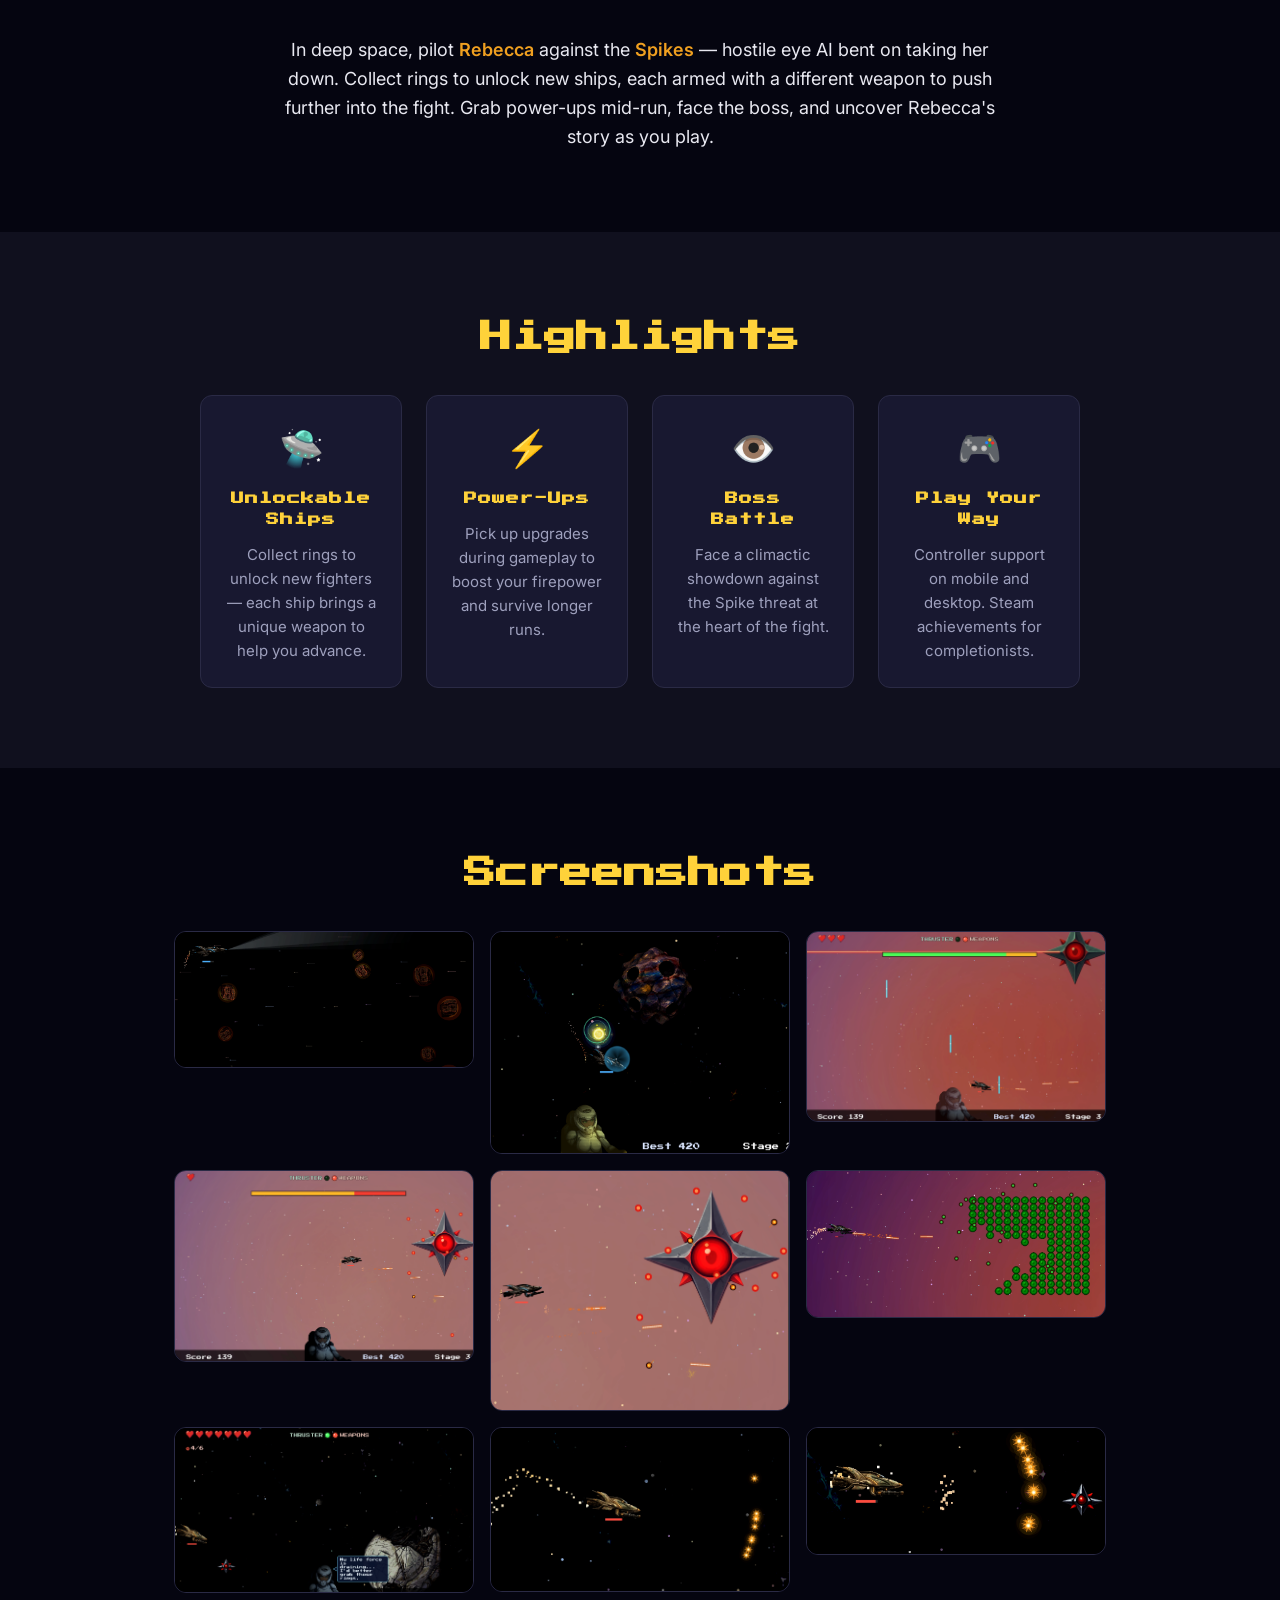
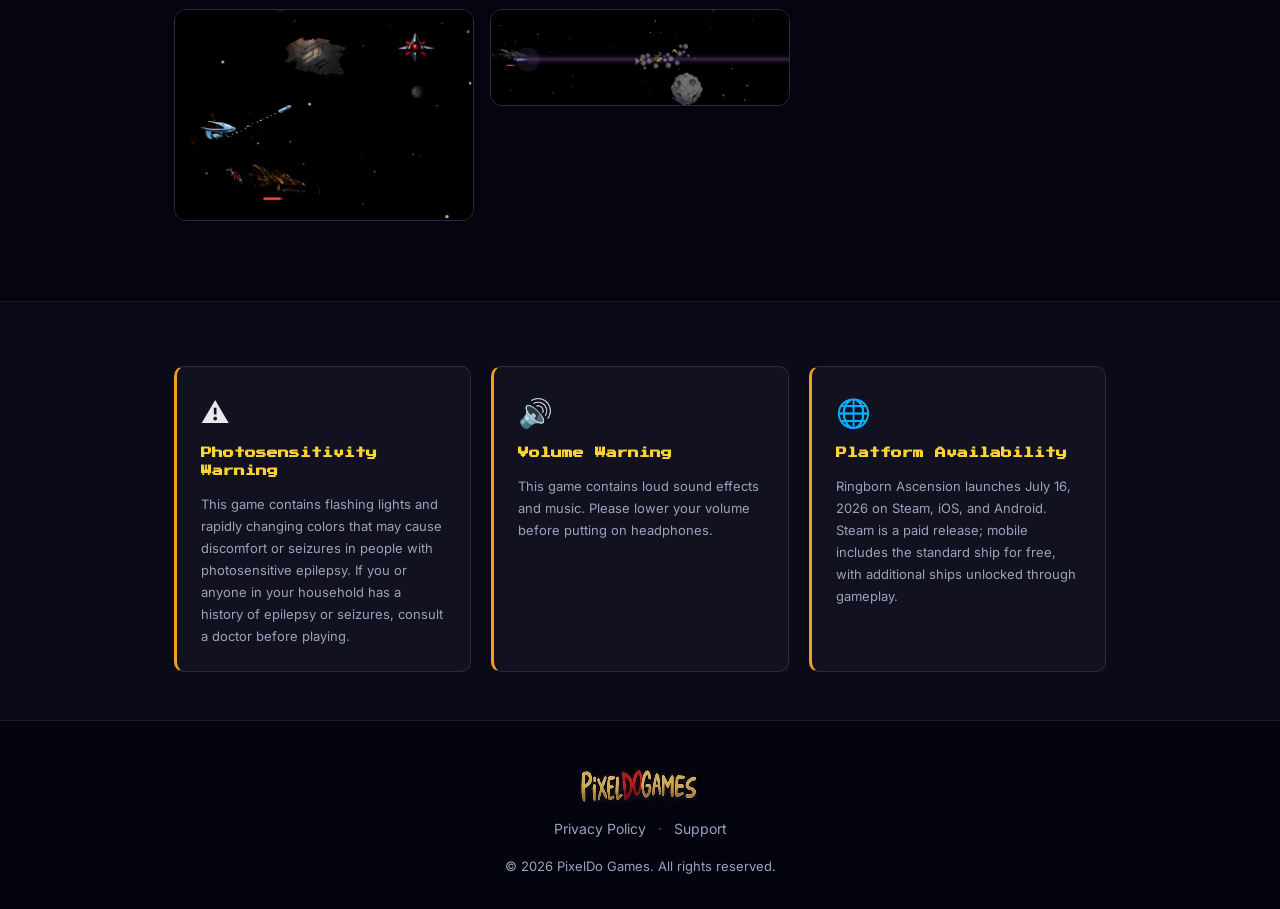
==== commit 368c9ccd: "trailer dropped" ====
--- a/ringbornascension/index.html
+++ b/ringbornascension/index.html
@@ -57,12 +57,12 @@
         id="trailer-trigger"
         role="button"
         tabindex="0"
-        data-youtube-en=""
+        data-youtube-en="EAmRV4K4Kjw"
         data-youtube-es=""
-        aria-label="Play trailer"
+        aria-label="Play official trailer"
       >
         <div class="trailer-play" aria-hidden="true"></div>
-        <p class="trailer-label">Trailer coming soon</p>
+        <p class="trailer-label">Watch official trailer</p>
       </div>
     </div>
   </section>
@@ -111,17 +111,17 @@
     <div class="container">
       <h2>Screenshots</h2>
       <div class="shot-grid">
-        <img src="images/Screenshot1.png" alt="Celestial Dragon ship with an orange engine trail flying past floating cosmic rings in deep space" class="shot">
-        <img src="images/Screenshot2.png" alt="Stage 2 gameplay: Rebecca in a spacesuit at the bottom while her ship flies near a glowing shield orb beside a large asteroid" class="shot">
-        <img src="images/Screenshot3.png" alt="Stage 3 gameplay in a purple nebula with hearts, thruster and weapons HUD, Rebecca portrait, and a Spike enemy star" class="shot">
-        <img src="images/Screenshot4.png" alt="Combat at Stage 3: player ship fires orange lasers at a large Spike star enemy with Rebecca shown below" class="shot">
-        <img src="images/Screenshot5.png" alt="Player ship and a glowing Spike star enemy exchange fire in a dusty pink starfield" class="shot">
-        <img src="images/Screenshot6.png" alt="Player ship shoots orange beams toward a large formation of green collectible rings" class="shot">
-        <img src="images/Screenshot7.png" alt="Rebecca warns her life force is draining and urges collecting rings beside a dragon ship and cracked asteroid field" class="shot">
-        <img src="images/Screenshot8.png" alt="Gold dragon-style ship flies through space toward a vertical line of glowing yellow star collectibles" class="shot">
-        <img src="images/Screenshot9.png" alt="Dragon ship fires at an enemy as an explosion blooms beside glowing ring collectibles and a Spike hazard" class="shot">
-        <img src="images/Screenshot10.png" alt="Blue fighter attacks a damaged ship crackling with orange energy near an asteroid and a red Spike star" class="shot">
-        <img src="images/Screenshot11.png" alt="Celestial Dragon fires a long purple beam that electrifies a cluster of asteroids in the starfield" class="shot">
+        <img src="images/Screenshot1.png" alt="Navy ship with an orange engine trail flying past floating cosmic rings in deep space" class="shot">
+        <img src="images/Screenshot2.png" alt="Stage 2: Navy ship flies near a shield power-up beside a large asteroid while Rebecca watches from her cockpit" class="shot">
+        <img src="images/Screenshot3.png" alt="Stage 3: Navy ship in a purple nebula with hearts, thruster and weapons HUD, Rebecca portrait, and a Spike enemy" class="shot">
+        <img src="images/Screenshot4.png" alt="Stage 3: Navy ship fires orange lasers at a large Spike star enemy with Rebecca shown below" class="shot">
+        <img src="images/Screenshot5.png" alt="Navy ship and a glowing Spike star enemy exchange fire in a dusty pink starfield" class="shot">
+        <img src="images/Screenshot6.png" alt="Navy ship shoots orange beams toward a large formation of green collectible rings" class="shot">
+        <img src="images/Screenshot7.png" alt="Celestial Dragon ship beside Rebecca as she warns her life force is draining and urges collecting rings, near a cracked asteroid field" class="shot">
+        <img src="images/Screenshot8.png" alt="Desert ship flies through space toward a vertical line of glowing yellow star collectibles" class="shot">
+        <img src="images/Screenshot9.png" alt="Celestial Dragon ship fires at an enemy as an explosion blooms beside glowing ring collectibles and a Spike hazard" class="shot">
+        <img src="images/Screenshot10.png" alt="Navy ship attacks a Volcanic ship crackling with orange energy near an asteroid and a Spike star" class="shot">
+        <img src="images/Screenshot11.png" alt="Celestial Dragon fires a long purple Dragon Beam that electrifies a cluster of asteroids in the starfield" class="shot">
       </div>
     </div>
   </section>
@@ -266,6 +266,14 @@
         return en || es;
       }
 
+      var id = trailerId();
+      if (id) {
+        trigger.classList.add('trailer-placeholder--ready');
+        trigger.style.backgroundImage =
+          'linear-gradient(rgba(8, 8, 18, 0.45), rgba(8, 8, 18, 0.45)),' +
+          'url(https://img.youtube.com/vi/' + id + '/maxresdefault.jpg)';
+      }
+
       function playTrailer() {
         var id = trailerId();
         if (!id) return;
--- a/ringbornascension/style.css
+++ b/ringbornascension/style.css
@@ -324,6 +324,13 @@
   border: 1px dashed #2a2a45;
 }
 
+.trailer-placeholder--ready {
+  background-size: cover;
+  background-position: center;
+  border-style: solid;
+  border-color: #3a3a55;
+}
+
 .trailer-play {
   width: 72px;
   height: 72px;
@@ -351,6 +358,11 @@
   color: var(--muted);
   letter-spacing: 1px;
   margin: 0;
+  text-shadow: 0 2px 8px rgba(0, 0, 0, 0.85);
+}
+
+.trailer-placeholder--ready .trailer-label {
+  color: #f0e6c8;
 }
 
 .trailer-embed iframe {
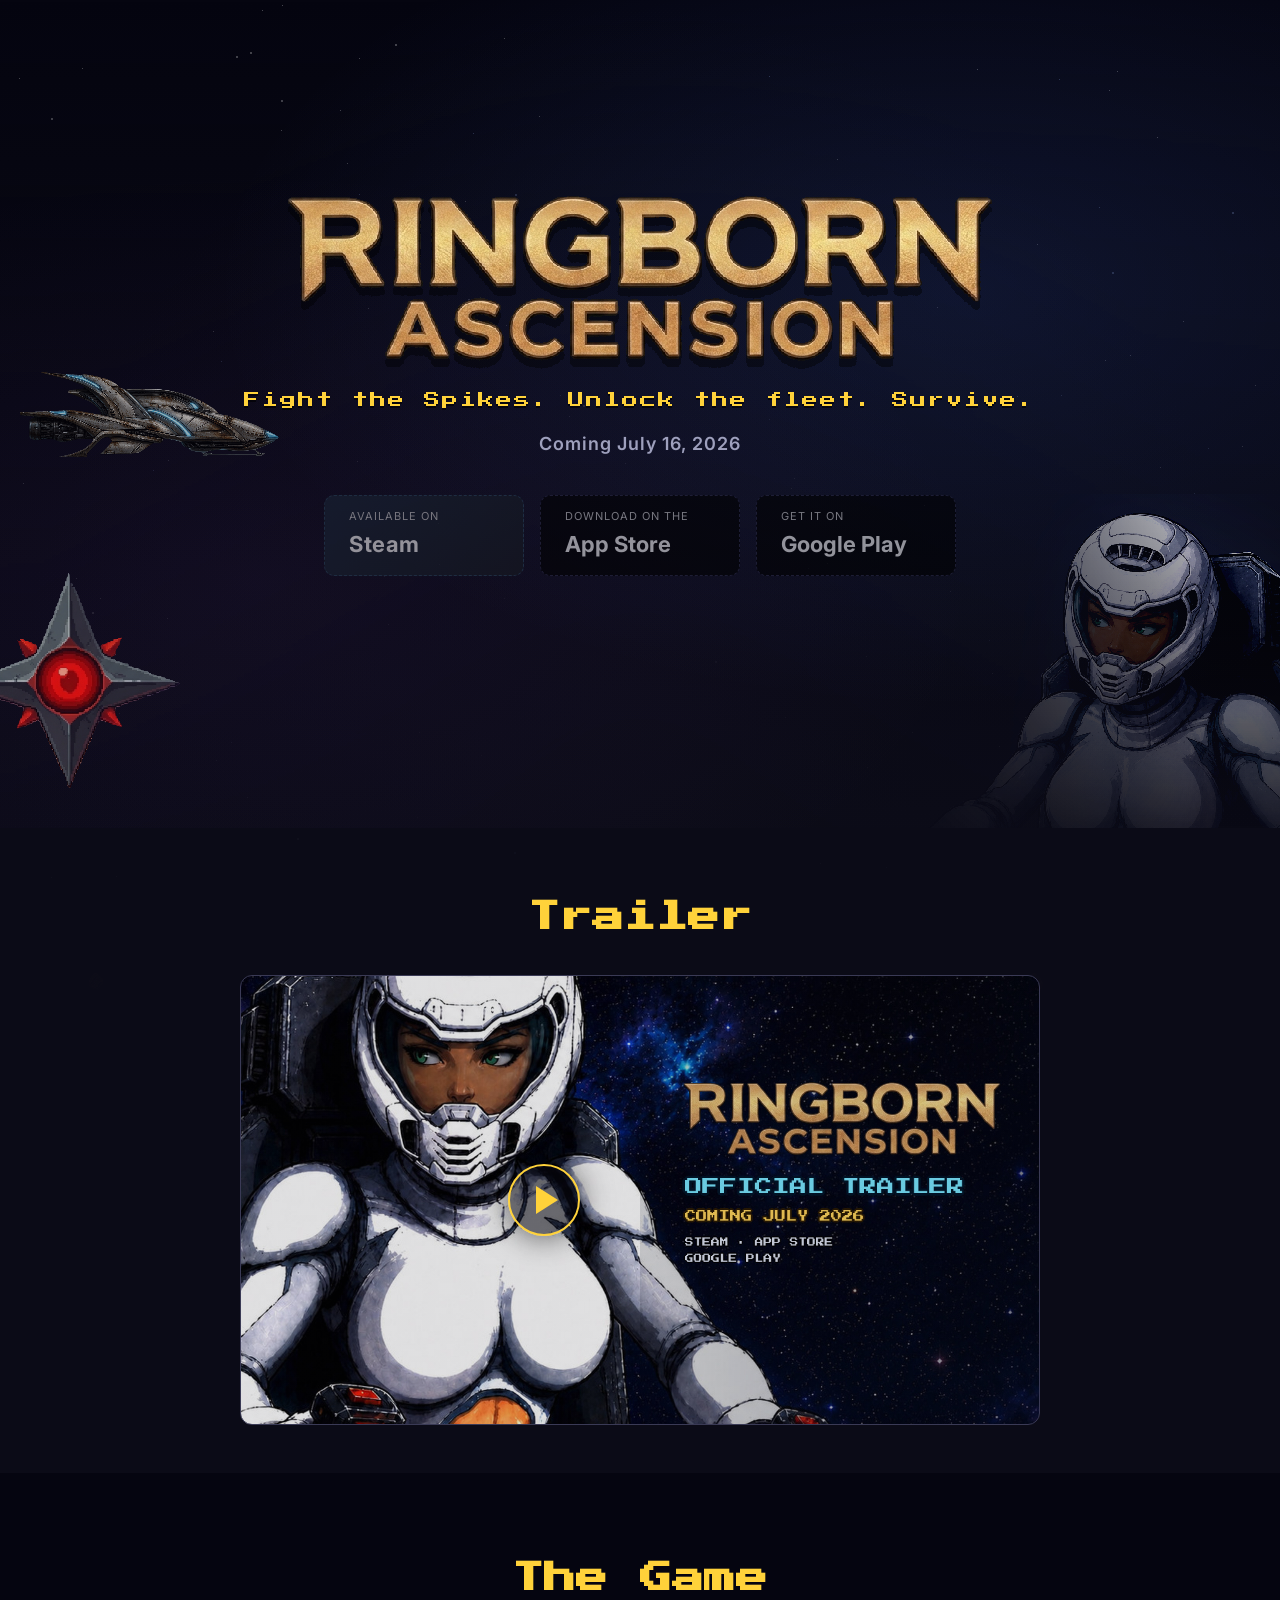
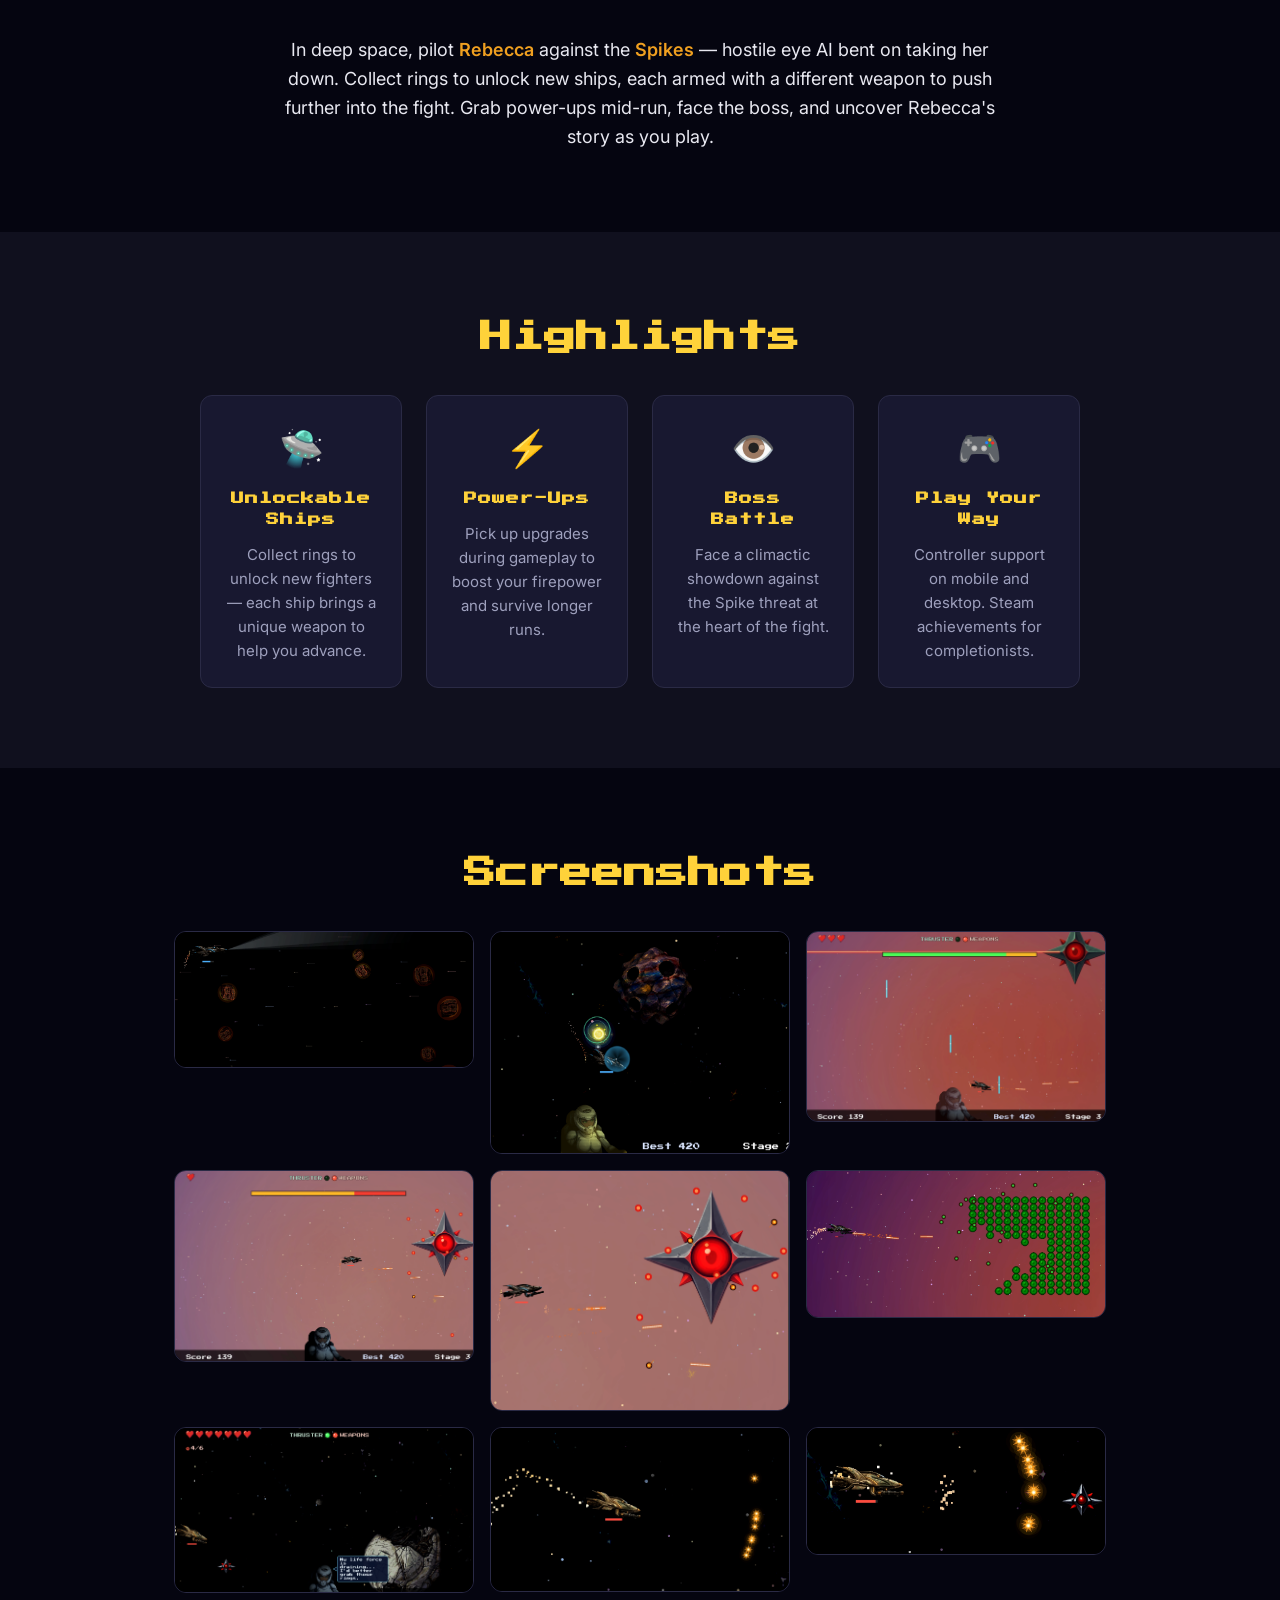
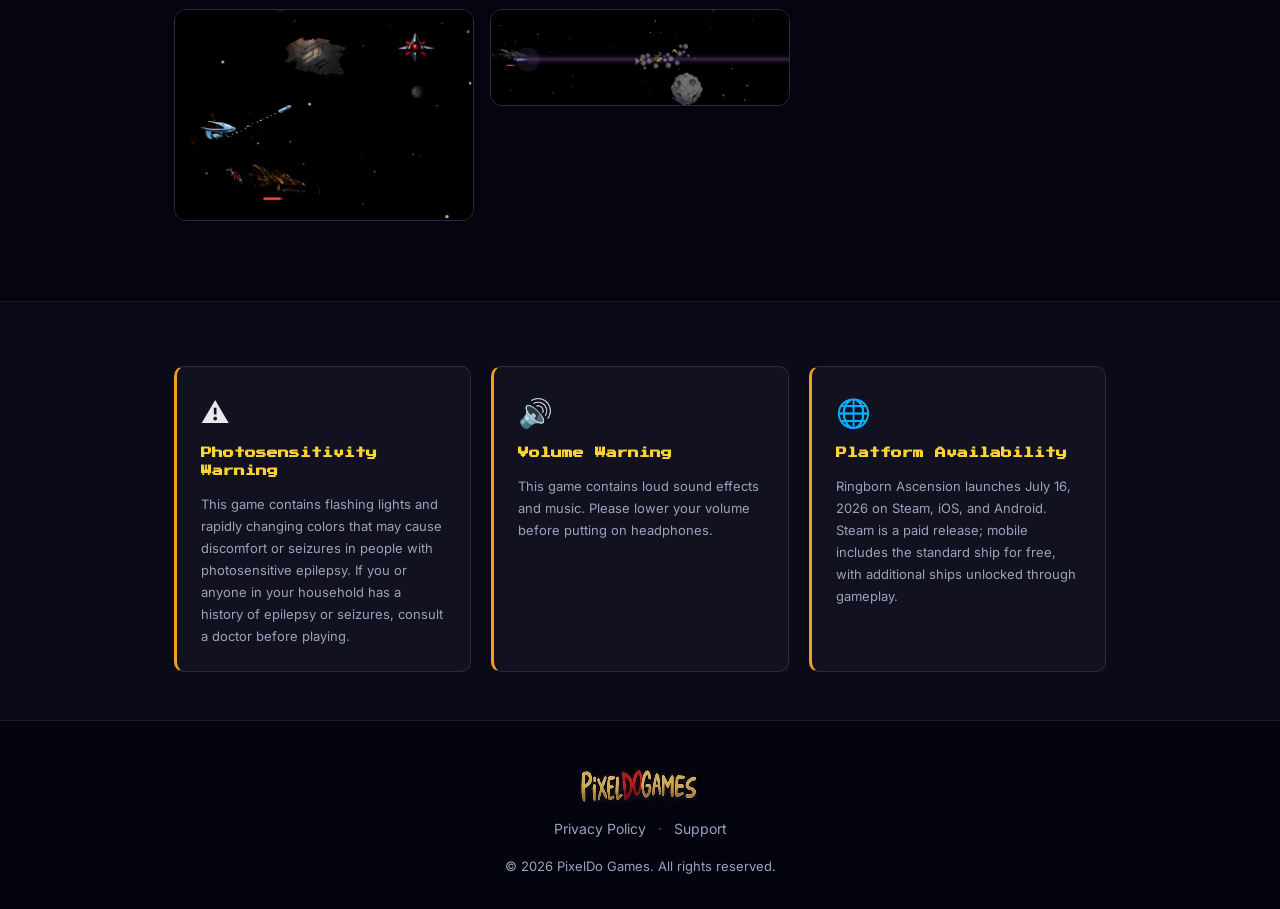
==== commit c9131ee3: "trailer dropped" ====
--- a/ringbornascension/index.html
+++ b/ringbornascension/index.html
@@ -59,6 +59,7 @@
         tabindex="0"
         data-youtube-en="EAmRV4K4Kjw"
         data-youtube-es=""
+        data-trailer-poster="images/trailer-thumbnail.jpg"
         aria-label="Play official trailer"
       >
         <div class="trailer-play" aria-hidden="true"></div>
@@ -267,11 +268,18 @@
       }
 
       var id = trailerId();
-      if (id) {
+      var poster = (trigger.getAttribute('data-trailer-poster') || '').trim();
+      if (!poster && id) {
+        poster = 'https://img.youtube.com/vi/' + id + '/maxresdefault.jpg';
+      }
+      if (poster) {
         trigger.classList.add('trailer-placeholder--ready');
+        if (trigger.getAttribute('data-trailer-poster')) {
+          trigger.classList.add('trailer-placeholder--poster');
+        }
         trigger.style.backgroundImage =
-          'linear-gradient(rgba(8, 8, 18, 0.45), rgba(8, 8, 18, 0.45)),' +
-          'url(https://img.youtube.com/vi/' + id + '/maxresdefault.jpg)';
+          'linear-gradient(rgba(8, 8, 18, 0.12), rgba(8, 8, 18, 0.12)),' +
+          'url(' + poster + ')';
       }
 
       function playTrailer() {
--- a/ringbornascension/style.css
+++ b/ringbornascension/style.css
@@ -331,6 +331,19 @@
   border-color: #3a3a55;
 }
 
+.trailer-placeholder--poster .trailer-label {
+  display: none;
+}
+
+.trailer-placeholder--poster .trailer-play {
+  position: absolute;
+  left: 38%;
+  top: 50%;
+  transform: translate(-50%, -50%);
+  background: rgba(8, 8, 18, 0.55);
+  box-shadow: 0 0 32px rgba(0, 0, 0, 0.65);
+}
+
 .trailer-play {
   width: 72px;
   height: 72px;
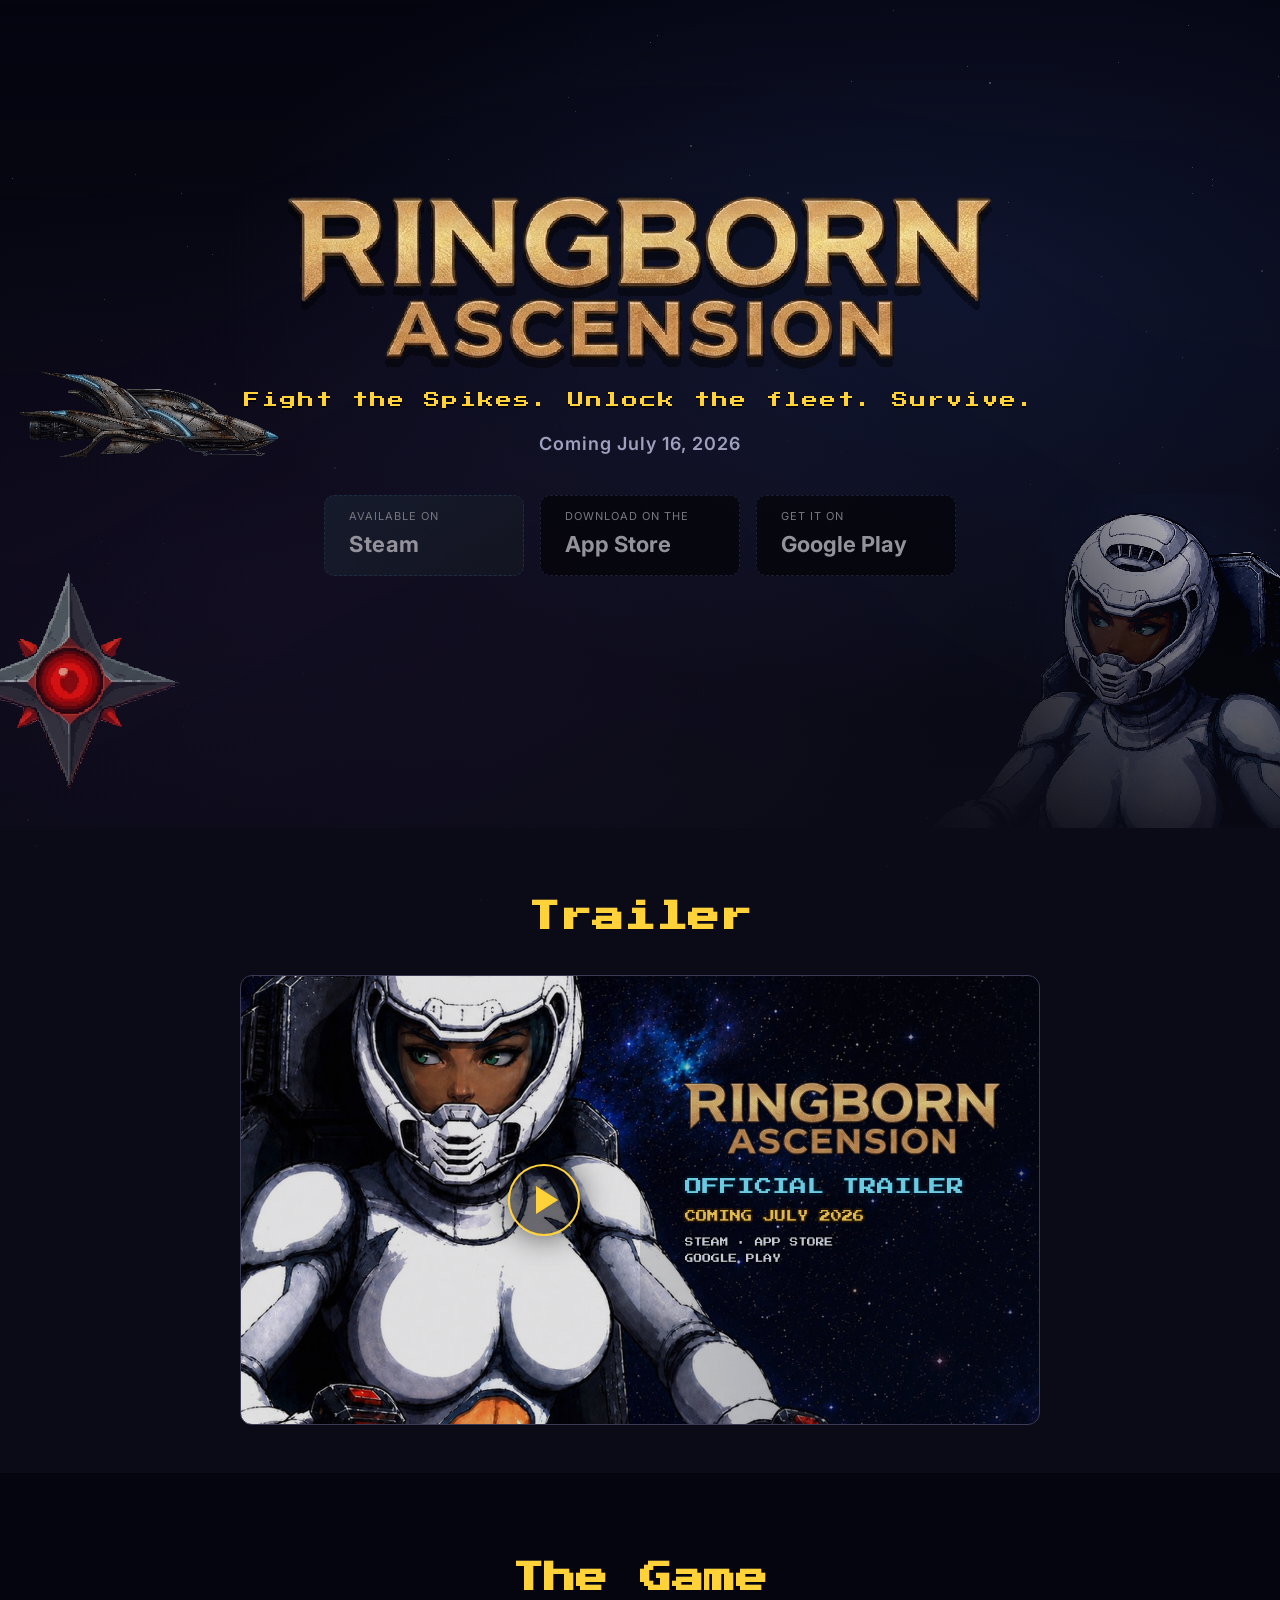
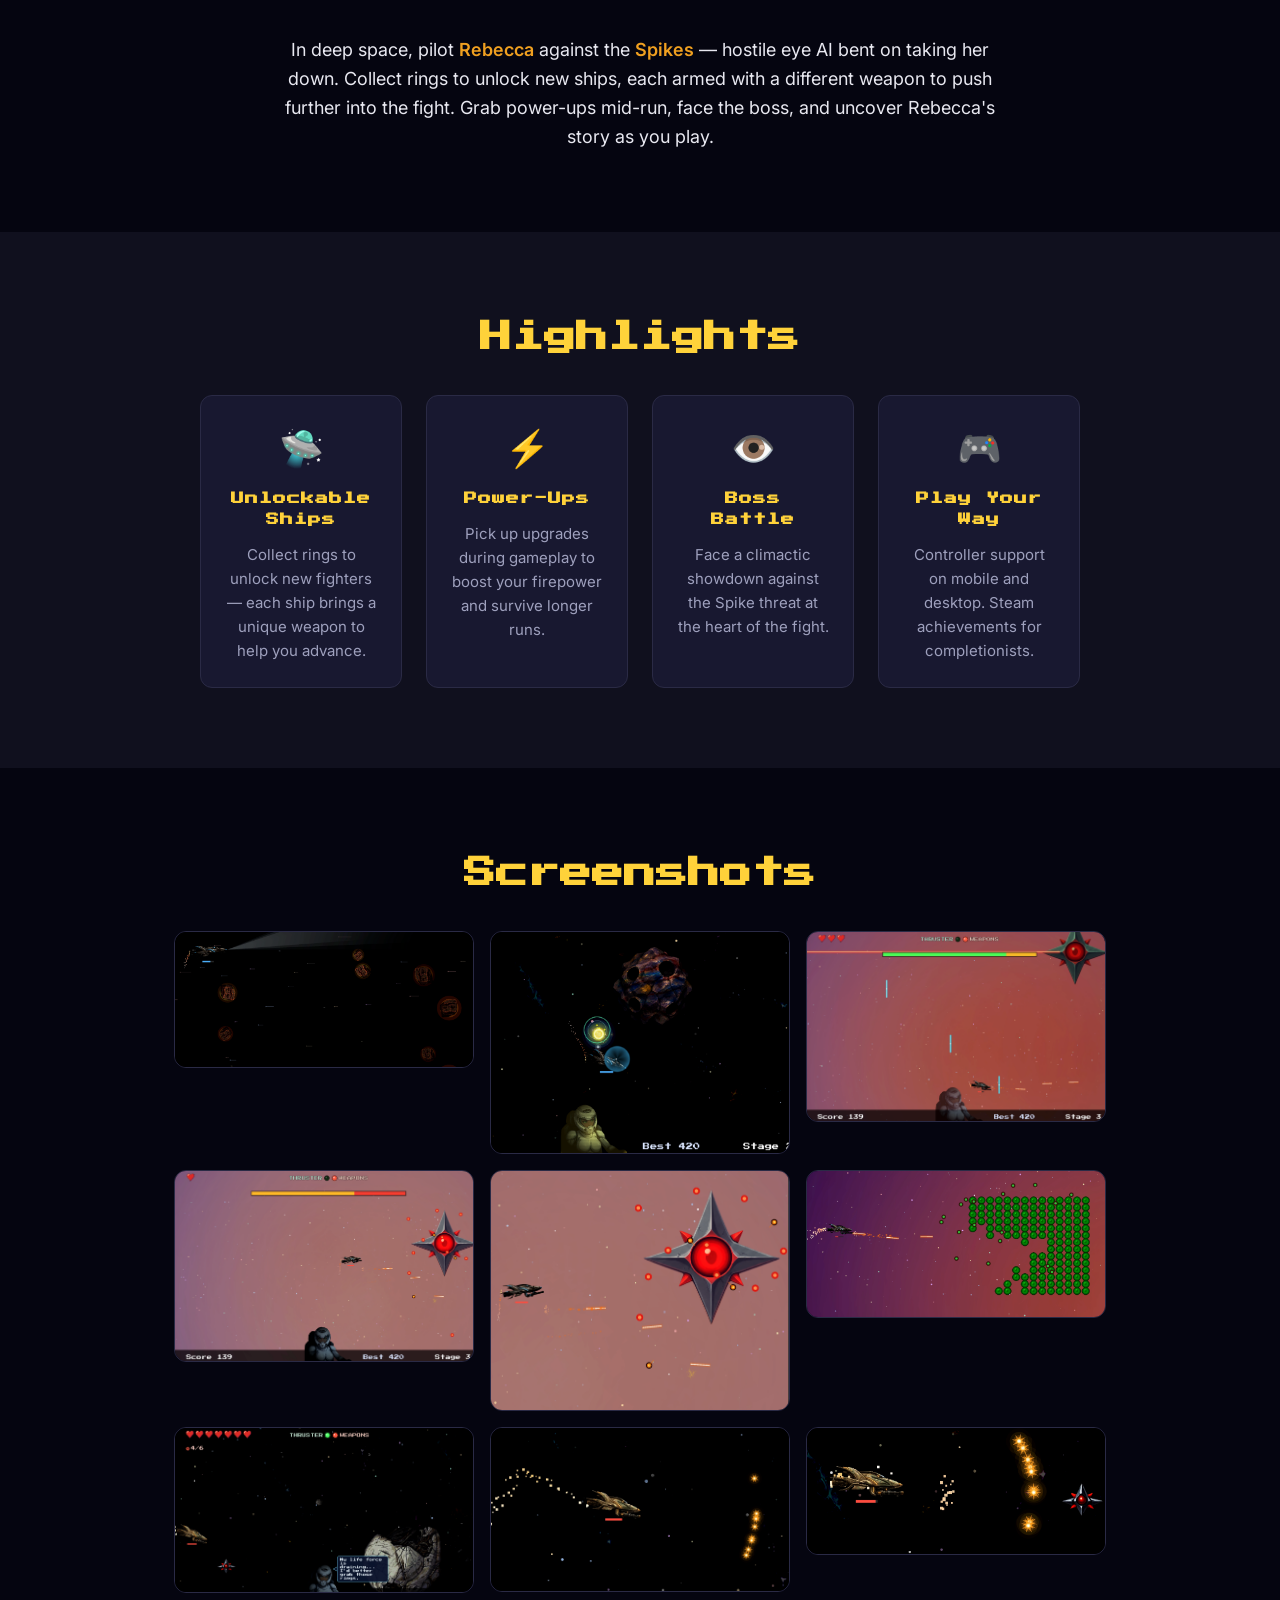
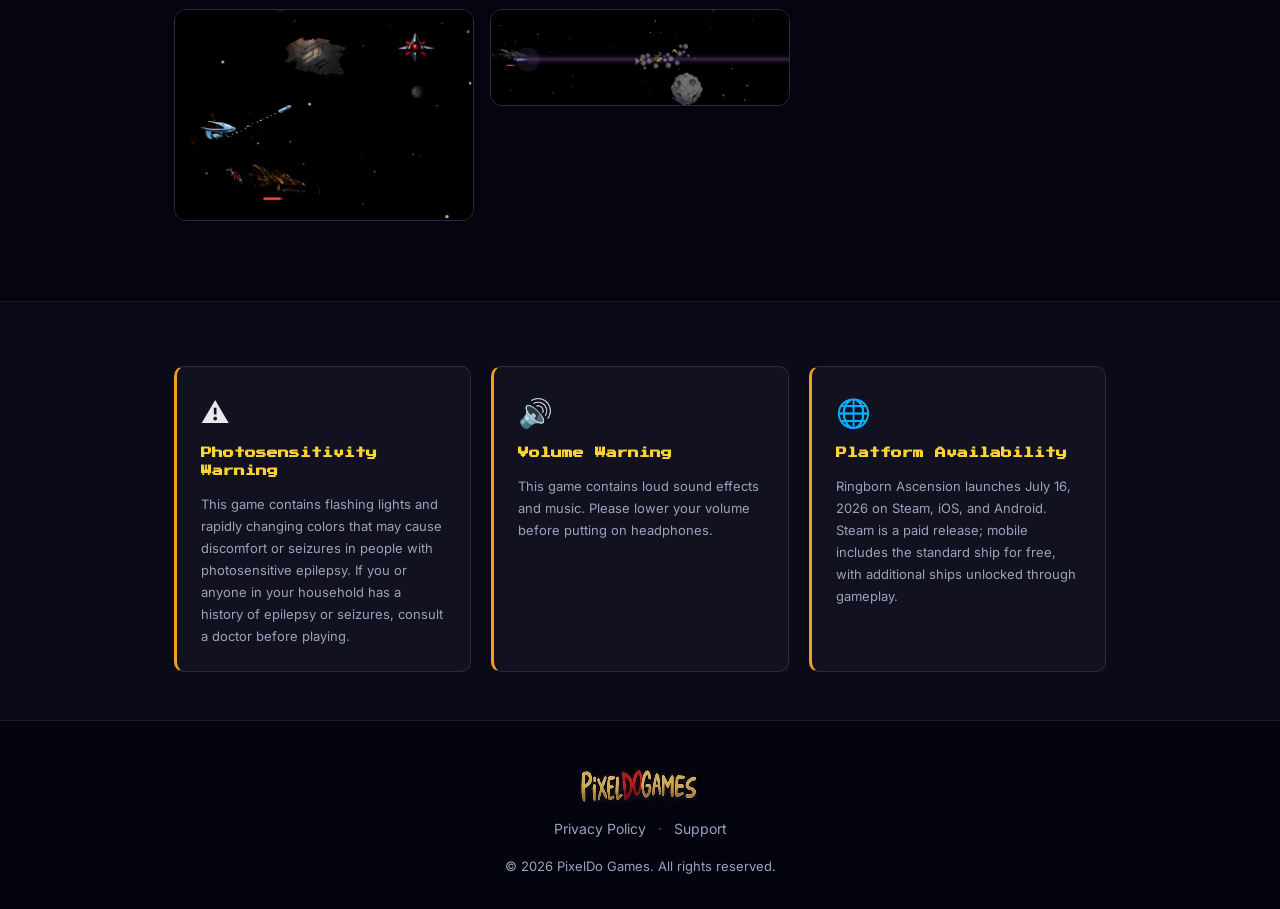
==== commit 1c3b46e6: "updated trailer to the game" ====
--- a/ringbornascension/index.html
+++ b/ringbornascension/index.html
@@ -57,7 +57,7 @@
         id="trailer-trigger"
         role="button"
         tabindex="0"
-        data-youtube-en="EAmRV4K4Kjw"
+        data-youtube-en="0jl_vEppAfU"
         data-youtube-es=""
         data-trailer-poster="images/trailer-thumbnail.jpg"
         aria-label="Play official trailer"
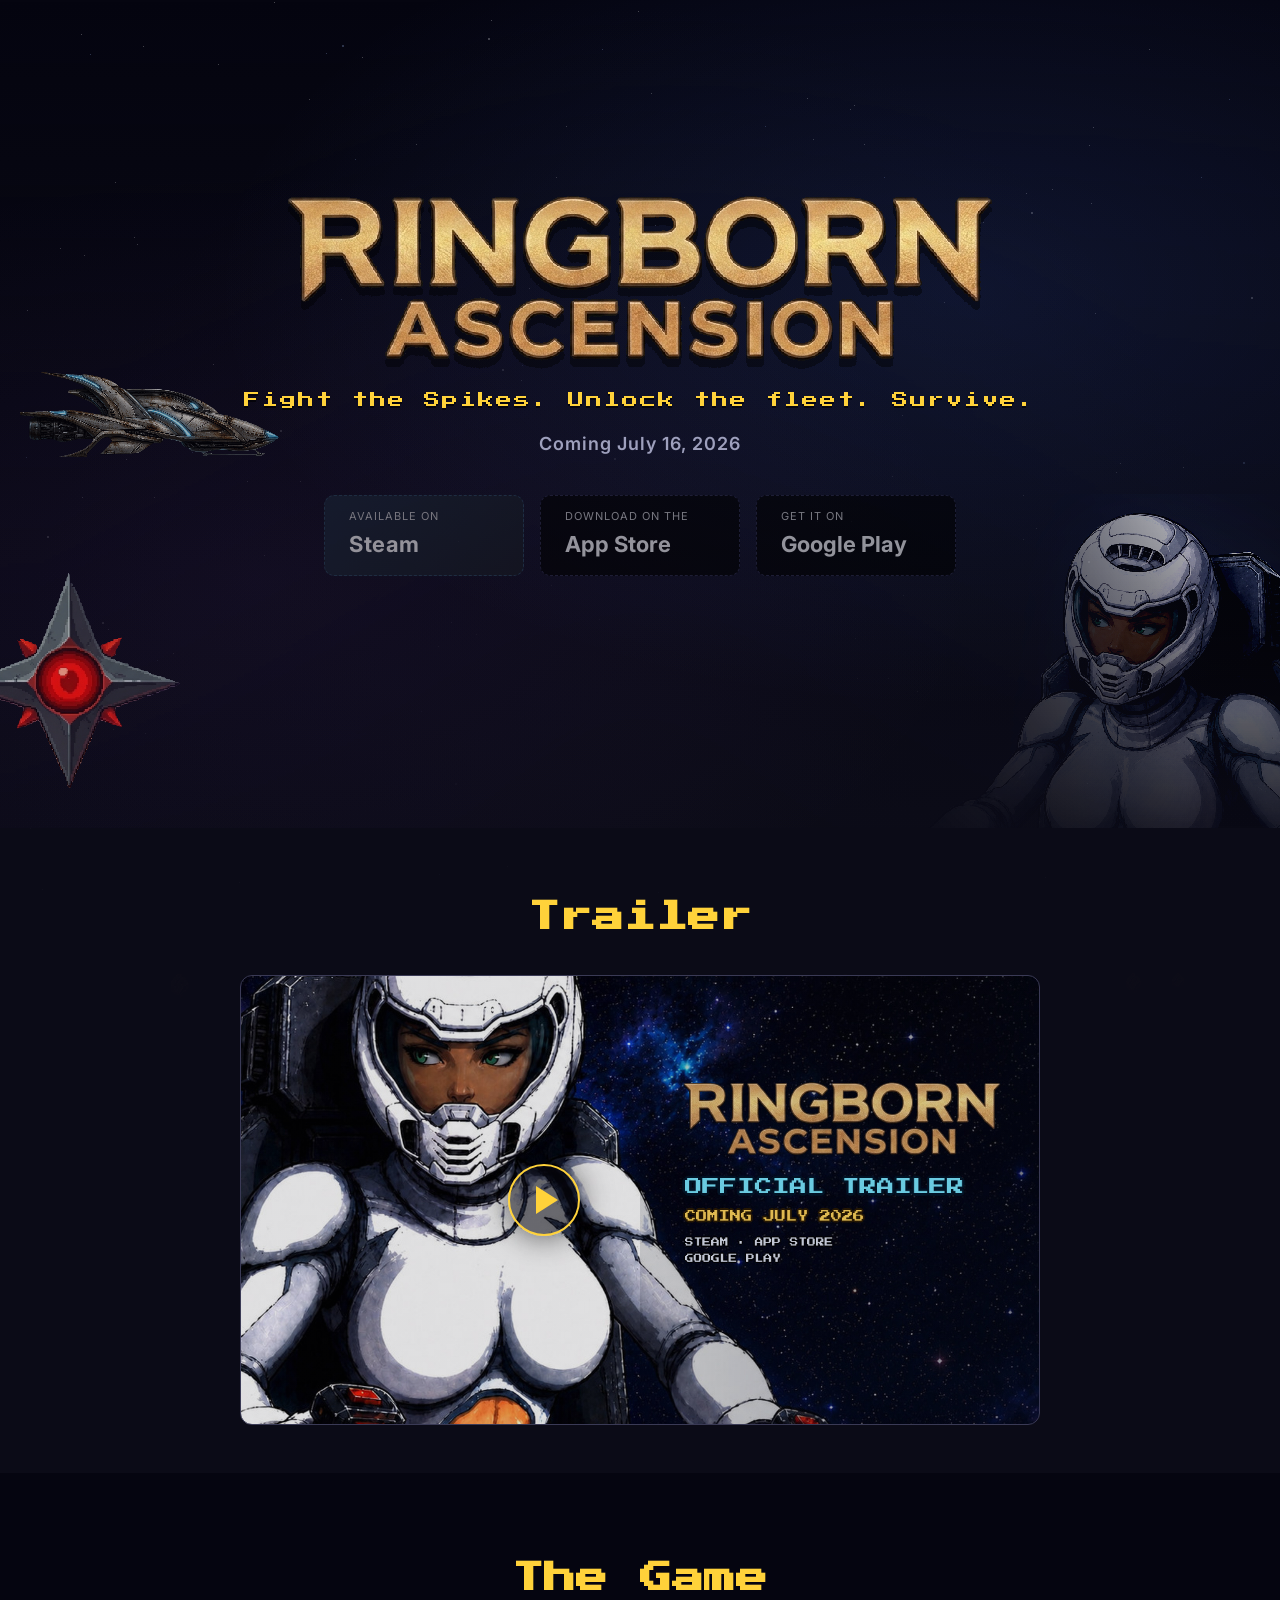
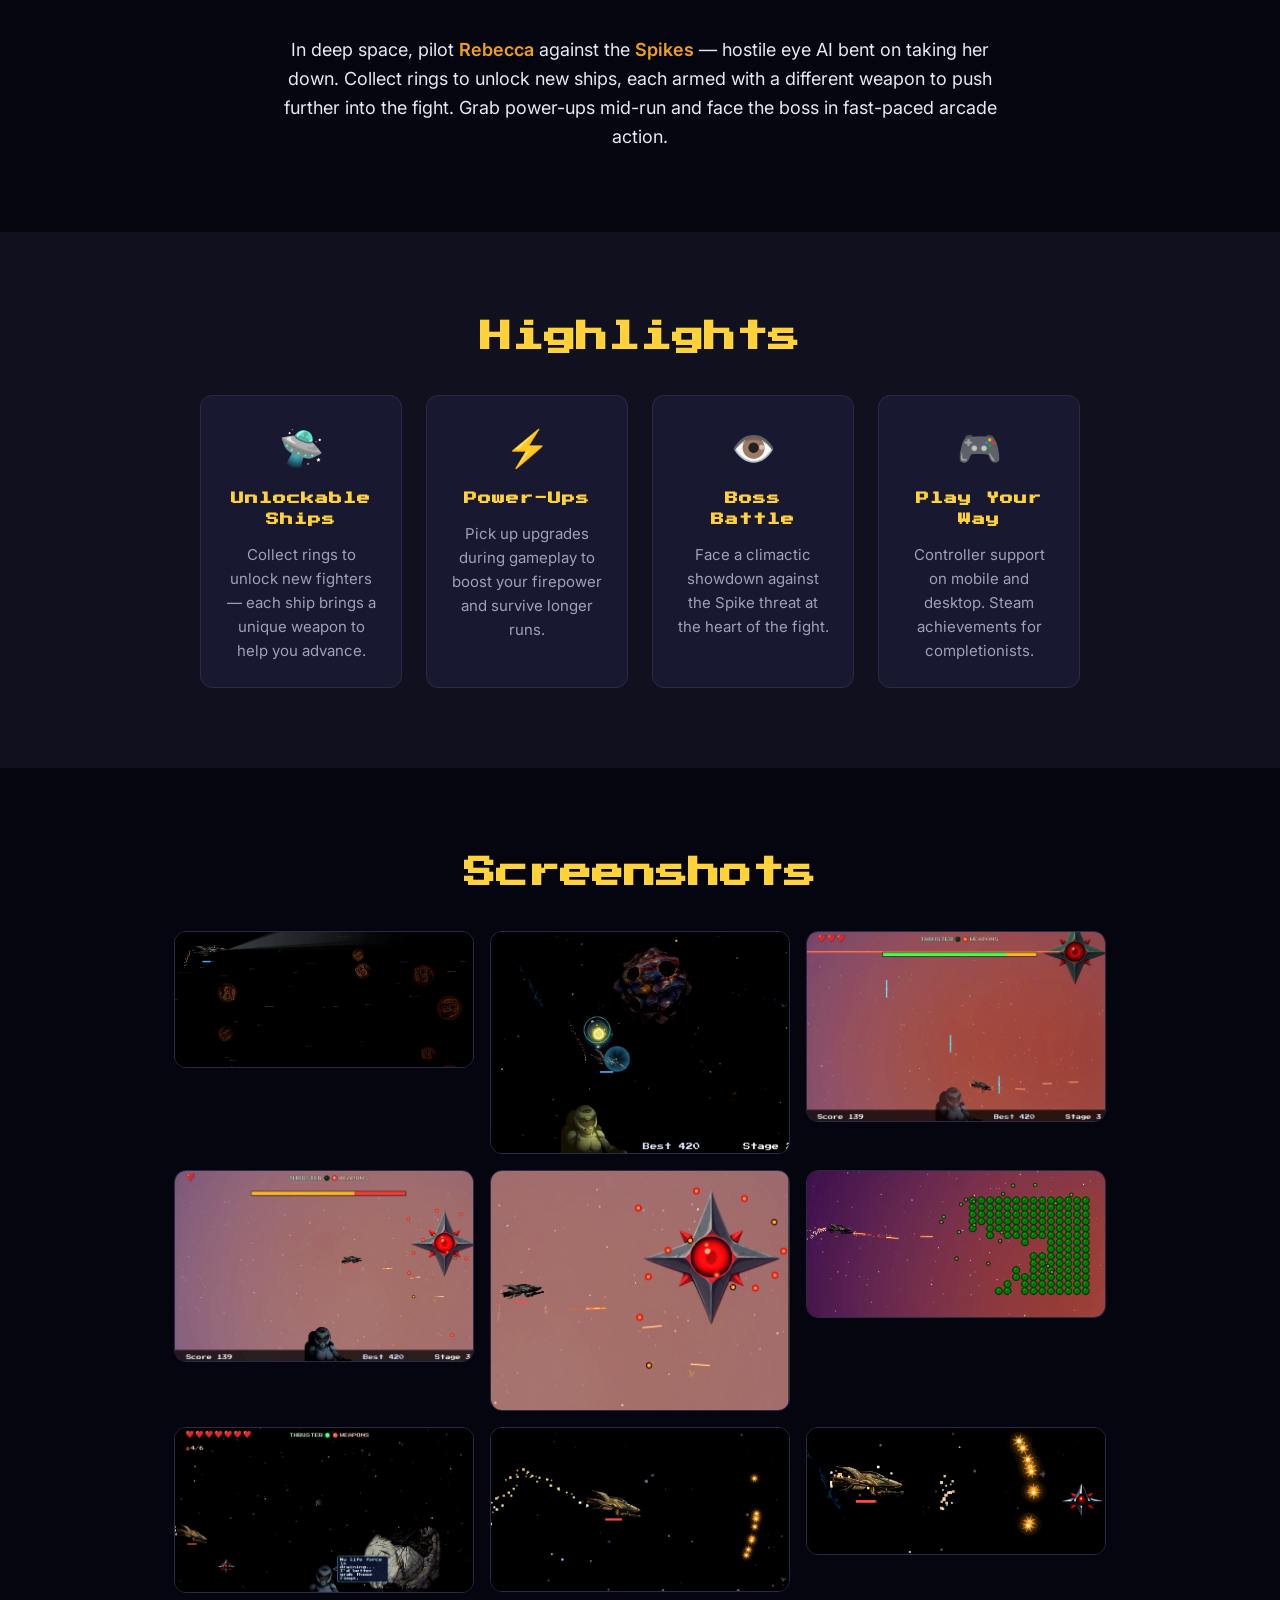
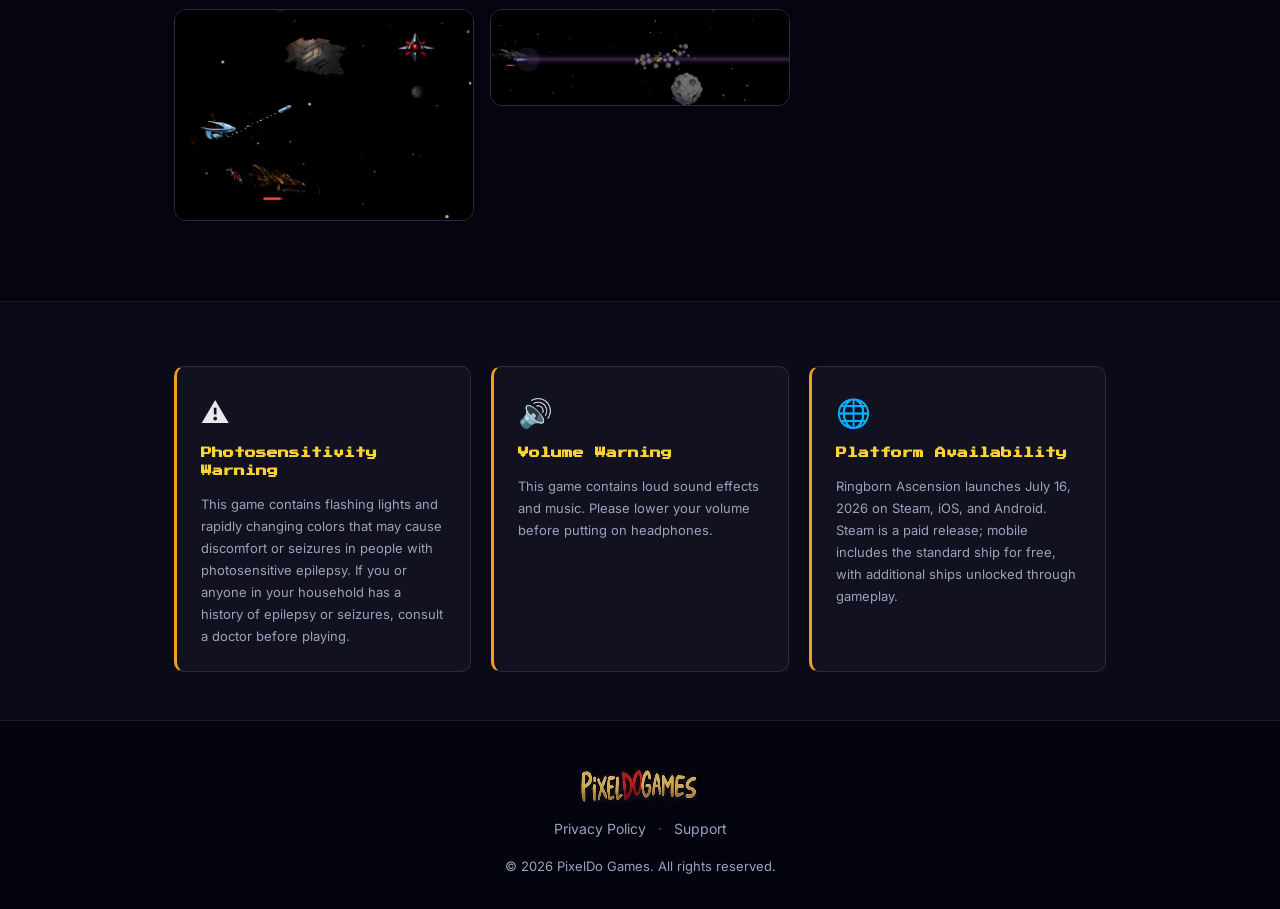
==== commit 676bcd29: "replace some of the wording" ====
--- a/ringbornascension/index.html
+++ b/ringbornascension/index.html
@@ -74,8 +74,8 @@
       <p>
         In deep space, pilot <strong>Rebecca</strong> against the <strong>Spikes</strong> — hostile eye AI
         bent on taking her down. Collect rings to unlock new ships, each armed with a different weapon
-        to push further into the fight. Grab power-ups mid-run, face the boss, and uncover Rebecca's
-        story as you play.
+        to push further into the fight. Grab power-ups mid-run and face the boss in fast-paced arcade
+        action.
       </p>
     </div>
   </section>
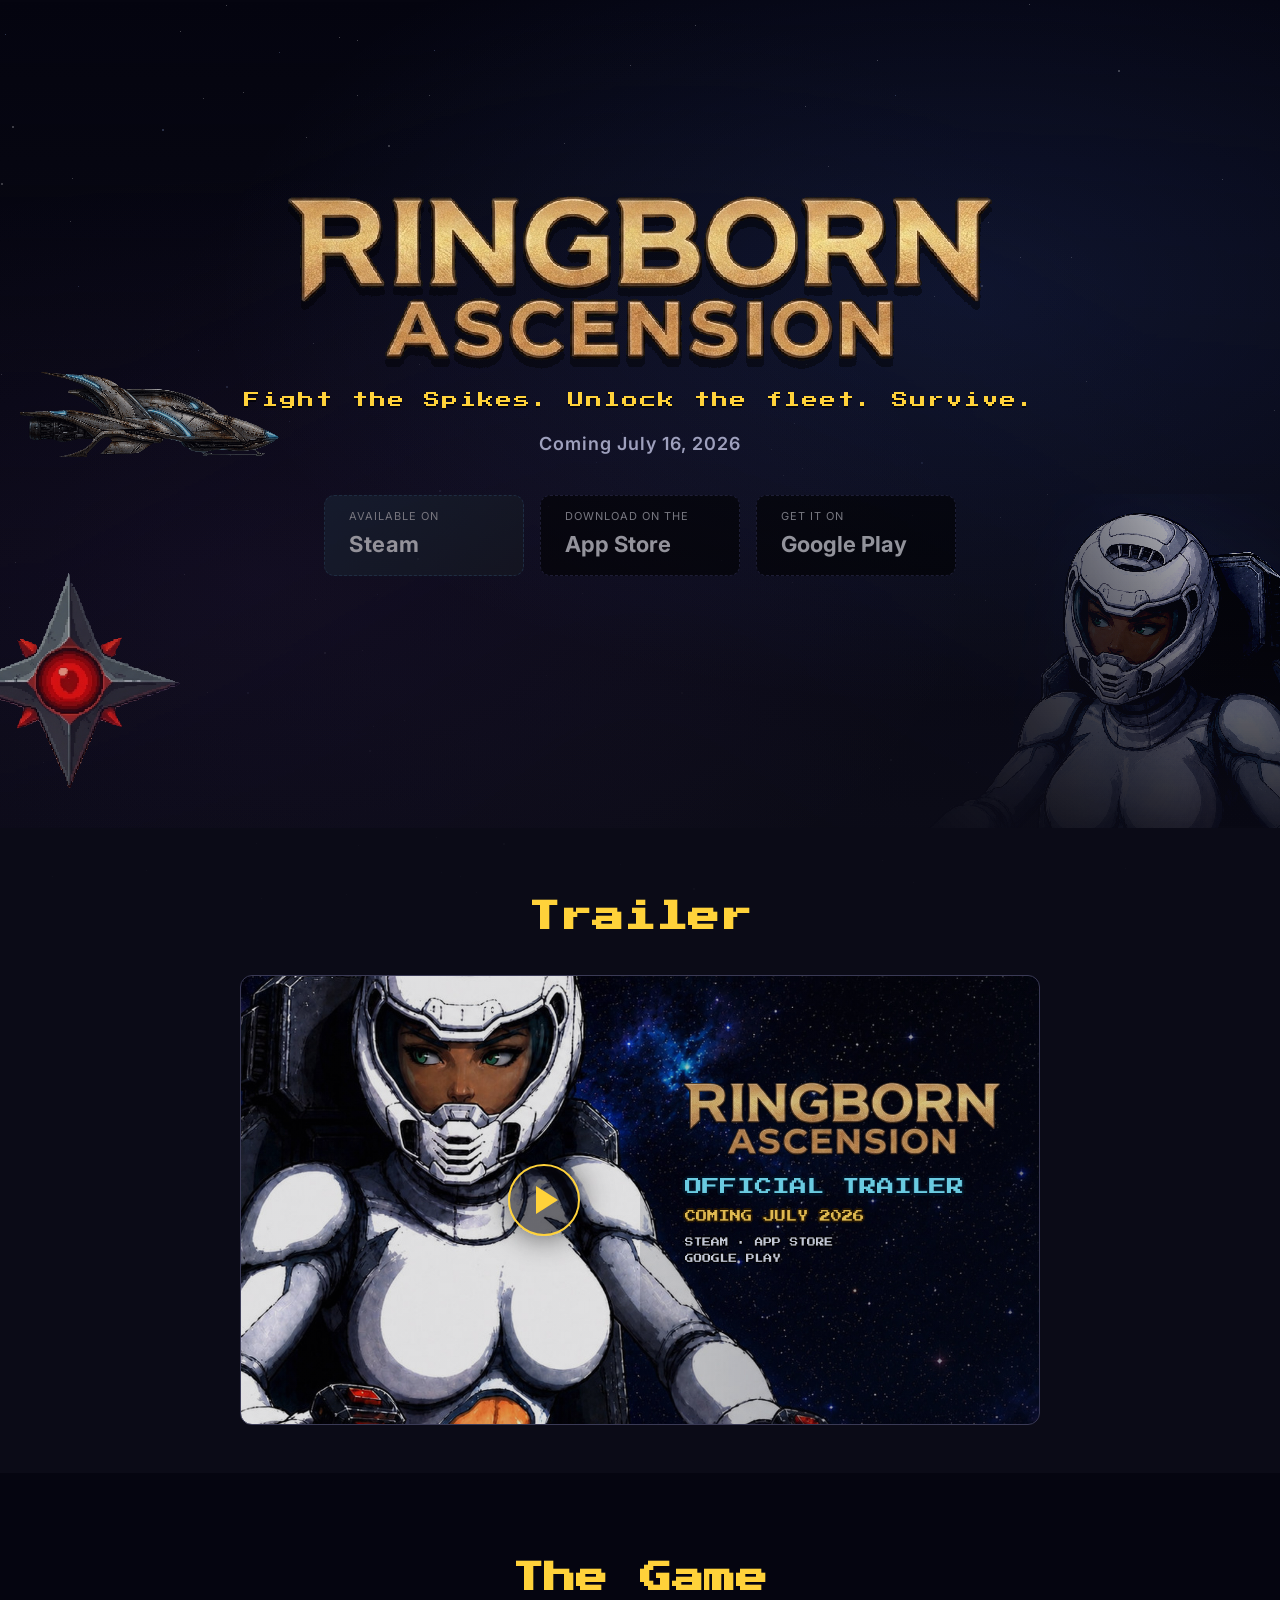
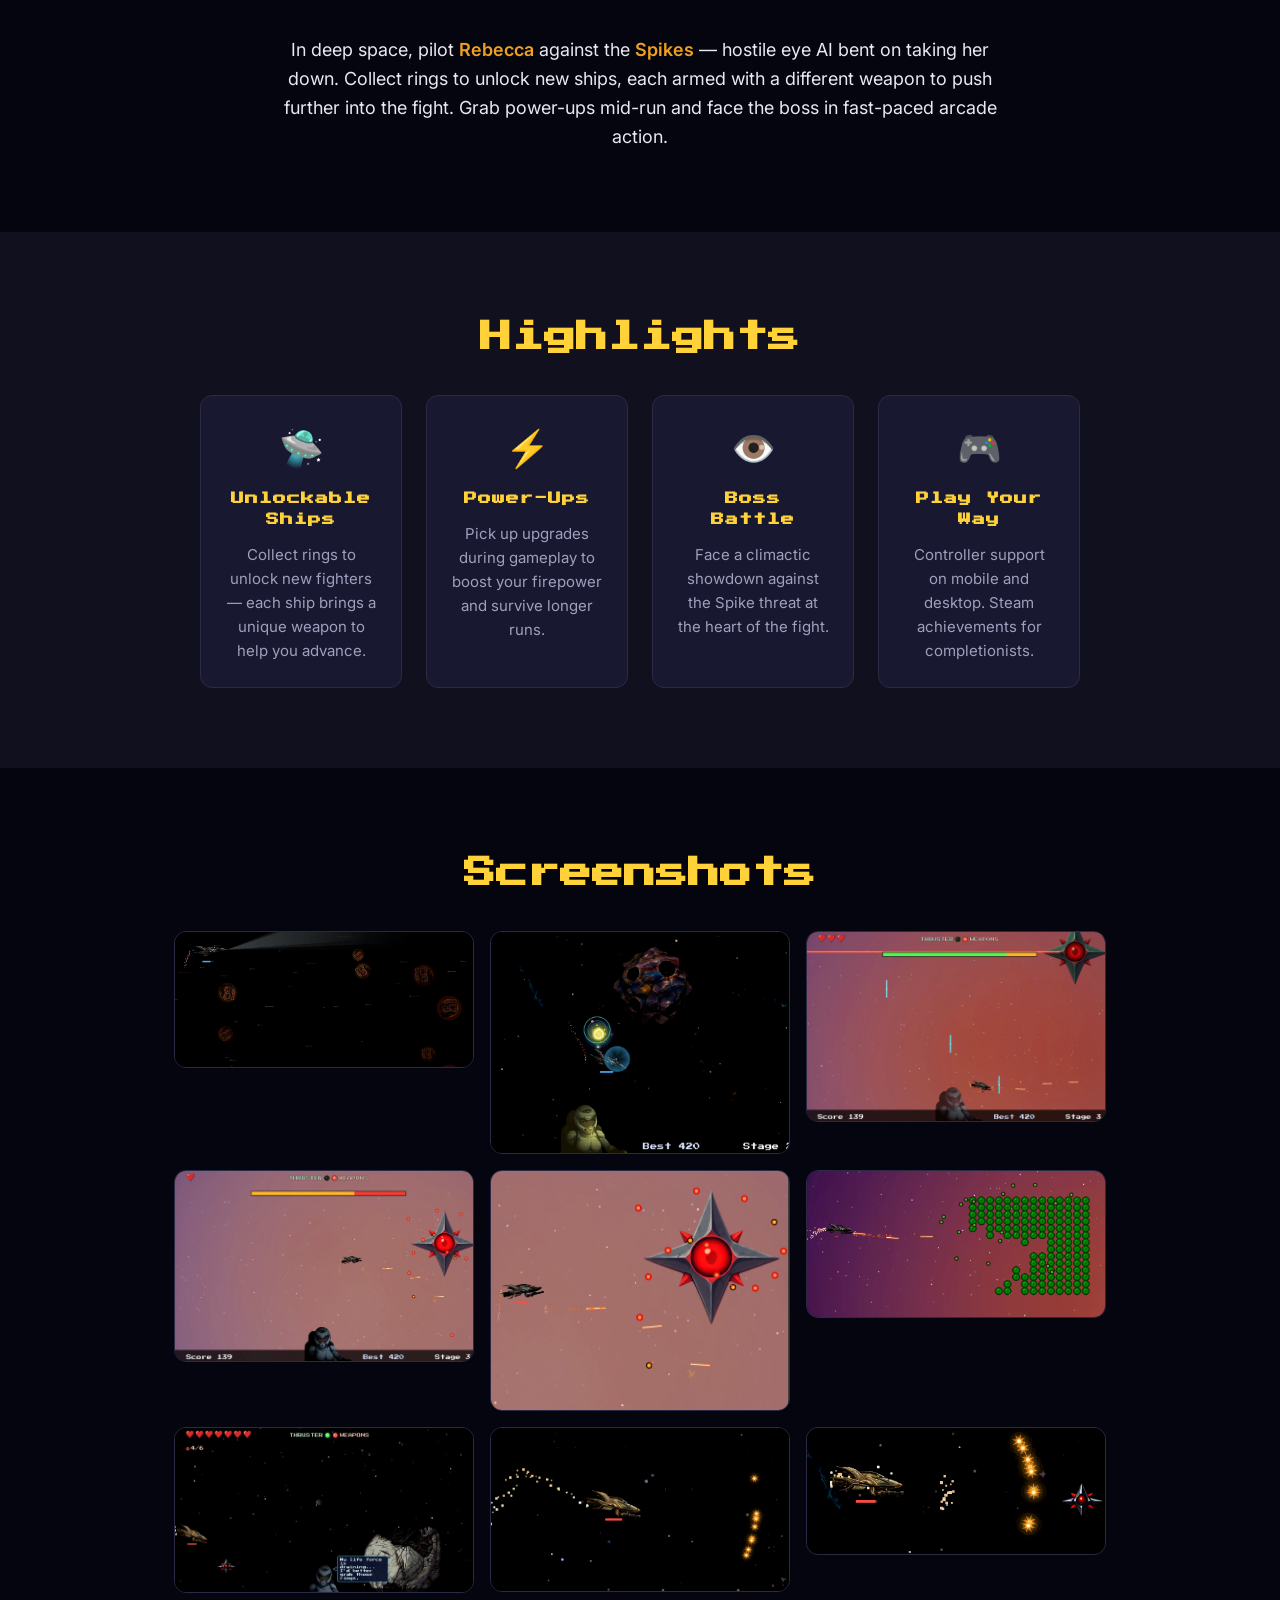
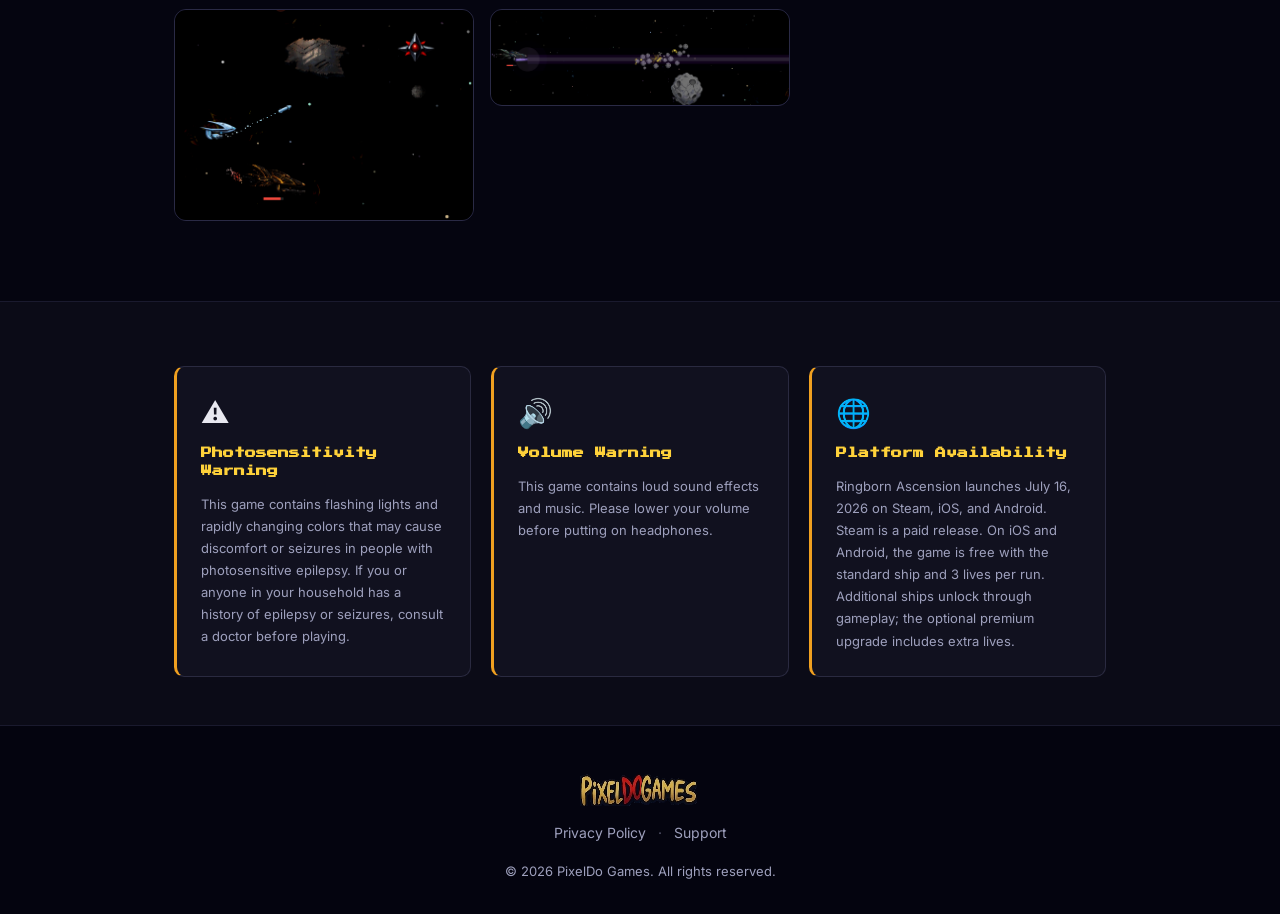
==== commit 75e1ab6f: "iprove wording of pplatform availability" ====
--- a/ringbornascension/index.html
+++ b/ringbornascension/index.html
@@ -148,7 +148,7 @@
         <div class="warning-card">
           <div class="warning-icon">🌐</div>
           <h3>Platform Availability</h3>
-          <p>Ringborn Ascension launches July 16, 2026 on Steam, iOS, and Android. Steam is a paid release; mobile includes the standard ship for free, with additional ships unlocked through gameplay.</p>
+          <p>Ringborn Ascension launches July 16, 2026 on Steam, iOS, and Android. Steam is a paid release. On iOS and Android, the game is free with the standard ship and 3 lives per run. Additional ships unlock through gameplay; the optional premium upgrade includes extra lives.</p>
         </div>
       </div>
     </div>
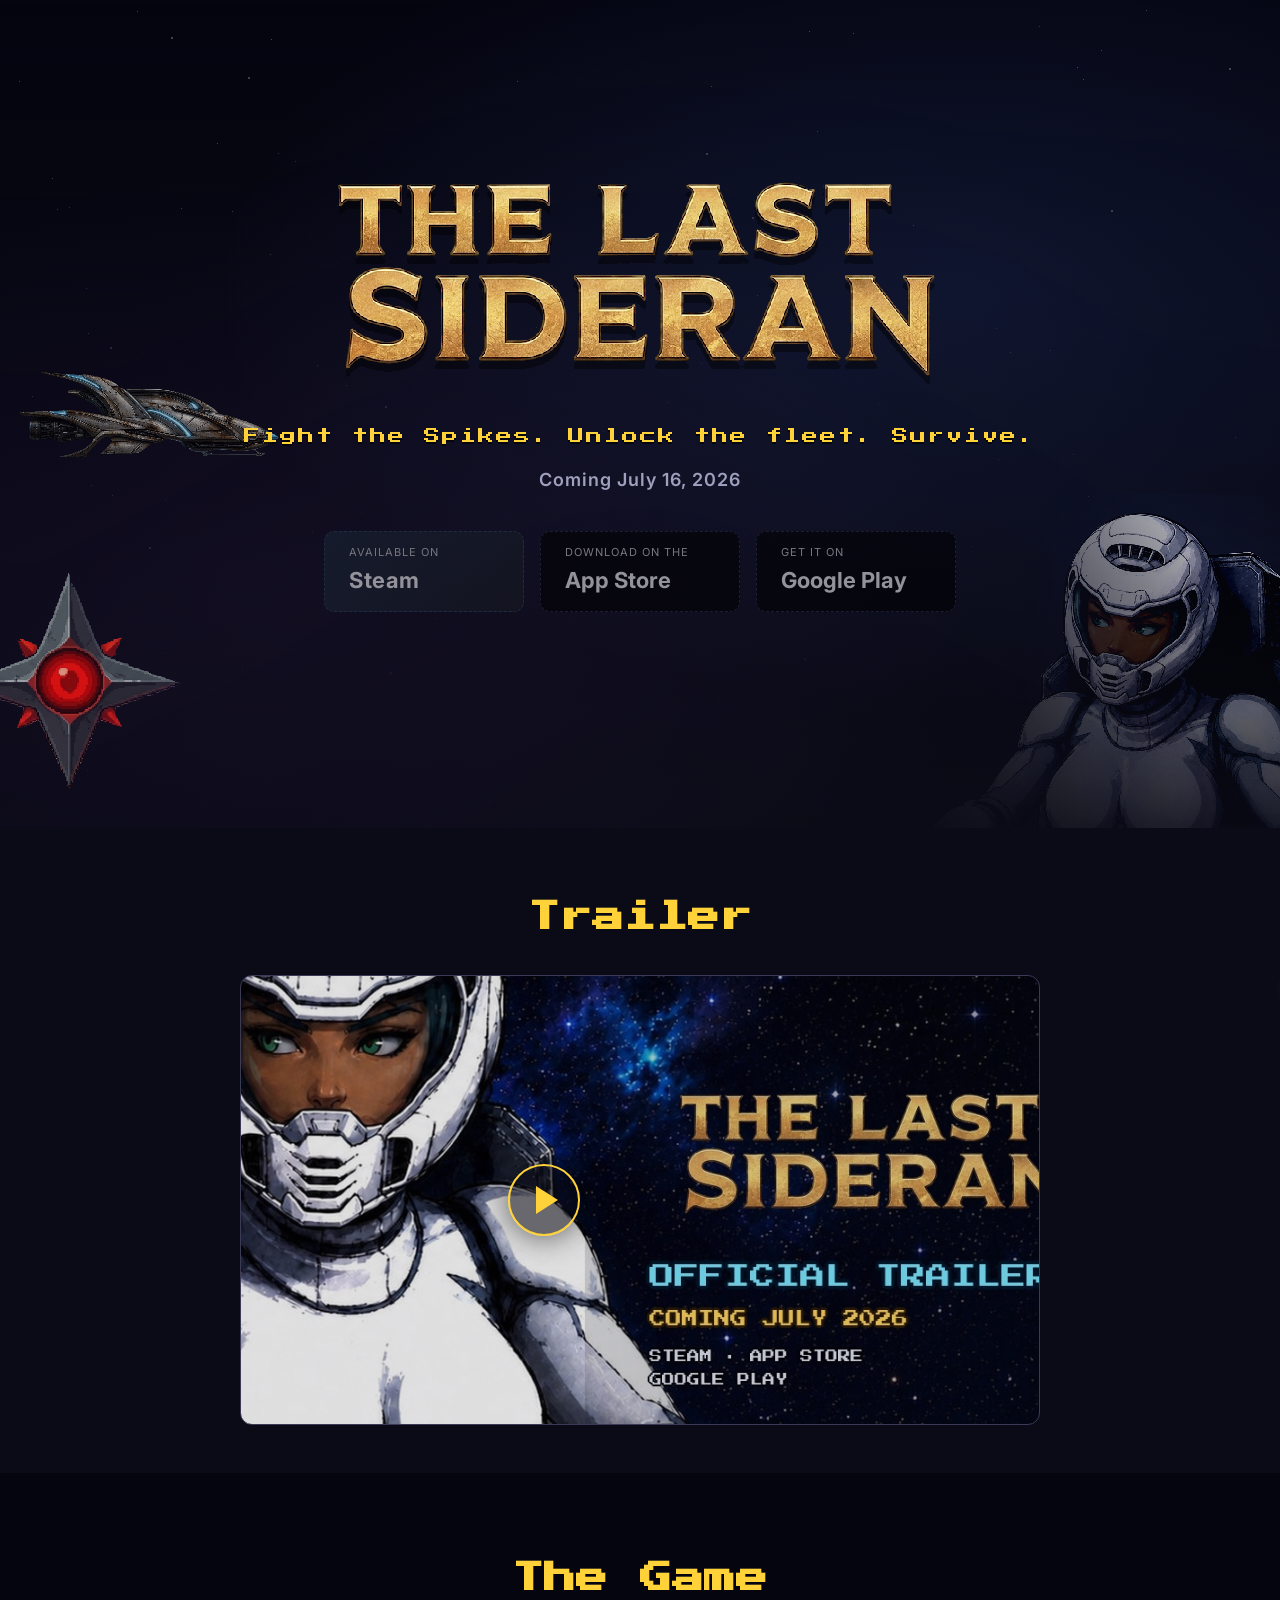
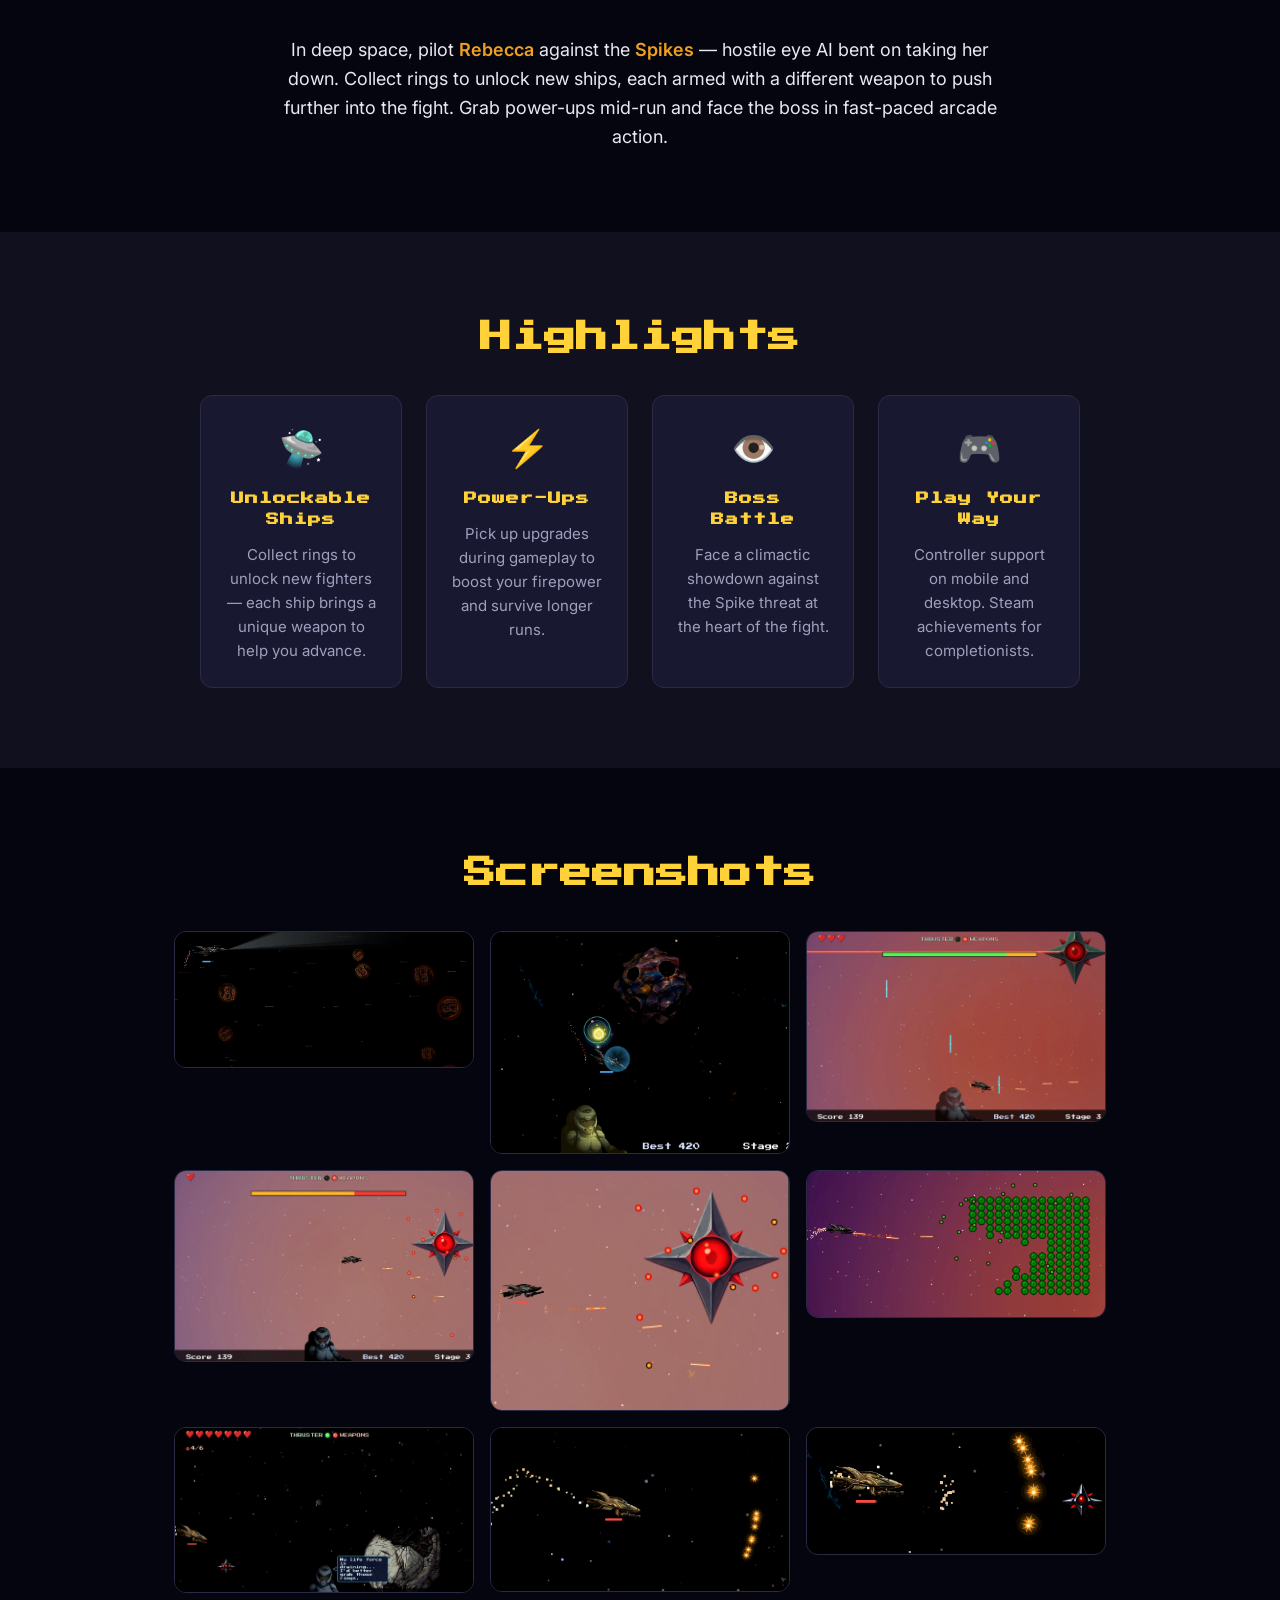
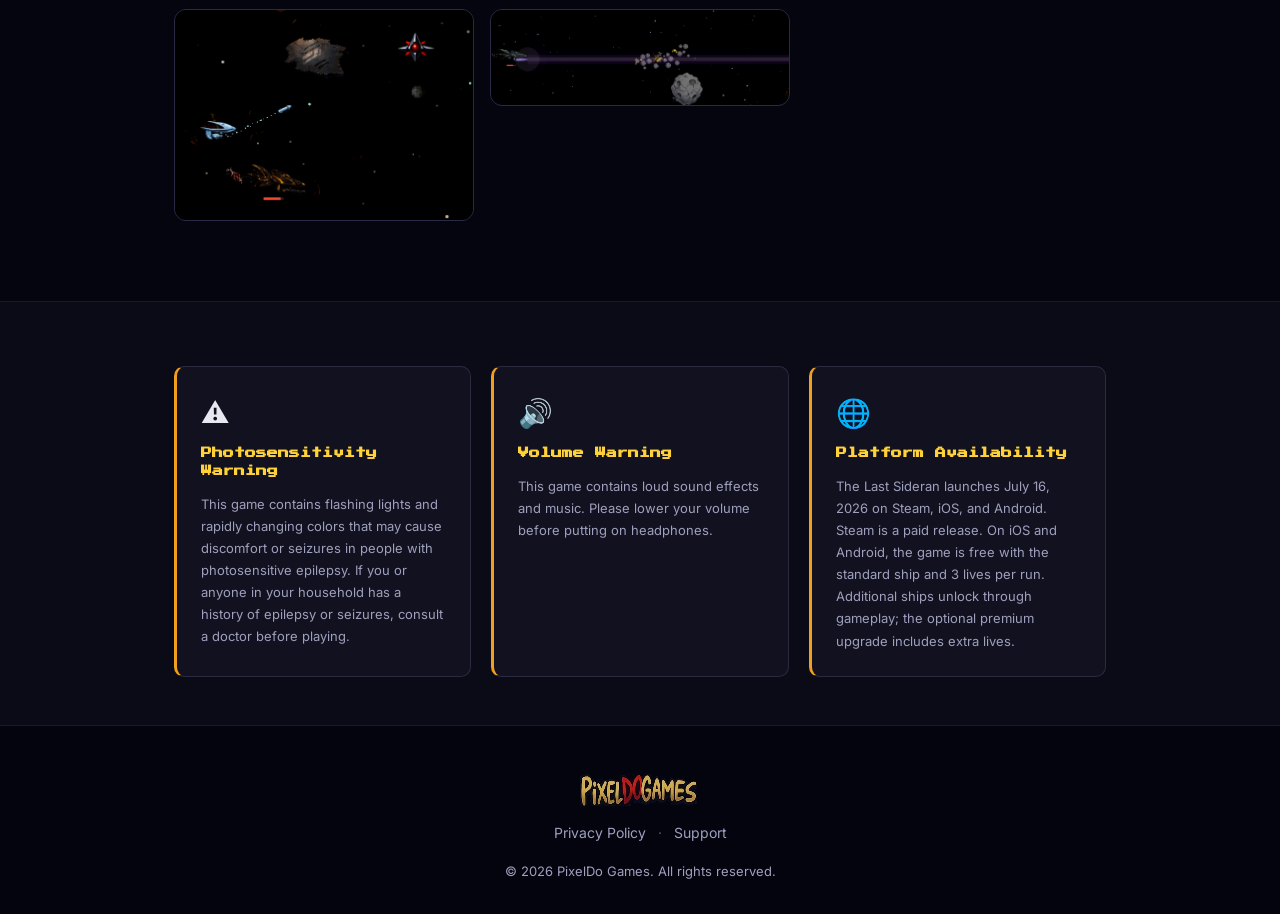
==== commit e02deaa3: "rebranding" ====
--- a/ringbornascension/index.html
+++ b/ringbornascension/index.html
@@ -3,335 +3,23 @@
 <head>
   <meta charset="utf-8">
   <meta name="viewport" content="width=device-width, initial-scale=1">
-  <title>Ringborn Ascension</title>
-  <meta name="description" content="Ringborn Ascension — a fast-paced arcade space shooter by PixelDo Games. Pilot Rebecca, fight the Spike AI, unlock ships by collecting rings, and survive the boss. Coming July 16, 2026 on Steam, iOS, and Android.">
-  <meta property="og:title" content="Ringborn Ascension">
-  <meta property="og:description" content="Pilot Rebecca. Fight the Spikes. Unlock the fleet. Coming July 16, 2026 on Steam, iOS, and Android.">
-  <meta property="og:image" content="https://pixeldogames.com/ringbornascension/images/title.png">
-  <meta property="og:url" content="https://pixeldogames.com/ringbornascension/">
-  <link rel="icon" type="image/png" href="images/rebecca-portrait-icon.png">
-  <link rel="preconnect" href="https://fonts.googleapis.com">
-  <link rel="preconnect" href="https://fonts.gstatic.com" crossorigin>
-  <link href="https://fonts.googleapis.com/css2?family=Press+Start+2P&family=Inter:wght@400;600;700&display=swap" rel="stylesheet">
-  <link rel="stylesheet" href="style.css">
+  <meta http-equiv="refresh" content="0; url=/thelastsideran/">
+  <link rel="canonical" href="https://pixeldogames.com/thelastsideran/">
+  <title>Redirecting to The Last Sideran</title>
+  <script>
+    if (location.protocol === 'file:') {
+      location.replace('../thelastsideran/index.html');
+    } else {
+      location.replace('/thelastsideran/');
+    }
+  </script>
 </head>
 <body>
-  <div class="space-bg" id="space-bg" aria-hidden="true"></div>
-
-  <header class="hero">
-    <div class="space-scene" aria-hidden="true">
-      <div class="space-nebula"></div>
-      <img src="images/rebecca-portrait.png" alt="Illustration of pilot Rebecca in white futuristic armor and helmet, gripping twin control devices" class="space-rebecca">
-    </div>
-
-    <div class="hero-inner">
-      <img src="images/title.png" alt="Ringborn Ascension title logo in brushed gold metallic lettering" class="title-img">
-      <p class="tagline">Fight the Spikes. Unlock the fleet. Survive.</p>
-      <p class="launch-date">Coming July 16, 2026</p>
-
-      <div class="store-badges">
-        <span class="badge steam coming-soon" aria-label="Steam — coming July 16, 2026">
-          <span class="badge-prefix">Available on</span>
-          <span class="badge-name">Steam</span>
-        </span>
-        <span class="badge ios coming-soon" aria-label="App Store — coming July 16, 2026">
-          <span class="badge-prefix">Download on the</span>
-          <span class="badge-name">App Store</span>
-        </span>
-        <span class="badge android coming-soon" aria-label="Google Play — coming July 16, 2026">
-          <span class="badge-prefix">Get it on</span>
-          <span class="badge-name">Google Play</span>
-        </span>
-      </div>
-    </div>
-    <img src="images/spike.png" alt="" class="hero-spike" aria-hidden="true">
-    <img src="images/hero_ship.png" alt="" class="hero-ship-deco" aria-hidden="true">
-  </header>
-
-  <section class="trailer">
-    <div class="container">
-      <h2>Trailer</h2>
-      <!-- Set YouTube IDs below. Spanish browsers get data-youtube-es; everyone else gets data-youtube-en. -->
-      <div
-        class="trailer-placeholder"
-        id="trailer-trigger"
-        role="button"
-        tabindex="0"
-        data-youtube-en="0jl_vEppAfU"
-        data-youtube-es=""
-        data-trailer-poster="images/trailer-thumbnail.jpg"
-        aria-label="Play official trailer"
-      >
-        <div class="trailer-play" aria-hidden="true"></div>
-        <p class="trailer-label">Watch official trailer</p>
-      </div>
-    </div>
-  </section>
-
-  <section class="about">
-    <div class="container">
-      <h2>The Game</h2>
-      <p>
-        In deep space, pilot <strong>Rebecca</strong> against the <strong>Spikes</strong> — hostile eye AI
-        bent on taking her down. Collect rings to unlock new ships, each armed with a different weapon
-        to push further into the fight. Grab power-ups mid-run and face the boss in fast-paced arcade
-        action.
-      </p>
-    </div>
-  </section>
-
-  <section class="features">
-    <div class="container">
-      <h2>Highlights</h2>
-      <div class="feature-grid">
-        <div class="feature">
-          <div class="feature-icon">🛸</div>
-          <h3>Unlockable Ships</h3>
-          <p>Collect rings to unlock new fighters — each ship brings a unique weapon to help you advance.</p>
-        </div>
-        <div class="feature">
-          <div class="feature-icon">⚡</div>
-          <h3>Power-Ups</h3>
-          <p>Pick up upgrades during gameplay to boost your firepower and survive longer runs.</p>
-        </div>
-        <div class="feature">
-          <div class="feature-icon">👁️</div>
-          <h3>Boss Battle</h3>
-          <p>Face a climactic showdown against the Spike threat at the heart of the fight.</p>
-        </div>
-        <div class="feature">
-          <div class="feature-icon">🎮</div>
-          <h3>Play Your Way</h3>
-          <p>Controller support on mobile and desktop. Steam achievements for completionists.</p>
-        </div>
-      </div>
-    </div>
-  </section>
-
-  <section class="screenshots">
-    <div class="container">
-      <h2>Screenshots</h2>
-      <div class="shot-grid">
-        <img src="images/Screenshot1.png" alt="Navy ship with an orange engine trail flying past floating cosmic rings in deep space" class="shot">
-        <img src="images/Screenshot2.png" alt="Stage 2: Navy ship flies near a shield power-up beside a large asteroid while Rebecca watches from her cockpit" class="shot">
-        <img src="images/Screenshot3.png" alt="Stage 3: Navy ship in a purple nebula with hearts, thruster and weapons HUD, Rebecca portrait, and a Spike enemy" class="shot">
-        <img src="images/Screenshot4.png" alt="Stage 3: Navy ship fires orange lasers at a large Spike star enemy with Rebecca shown below" class="shot">
-        <img src="images/Screenshot5.png" alt="Navy ship and a glowing Spike star enemy exchange fire in a dusty pink starfield" class="shot">
-        <img src="images/Screenshot6.png" alt="Navy ship shoots orange beams toward a large formation of green collectible rings" class="shot">
-        <img src="images/Screenshot7.png" alt="Celestial Dragon ship beside Rebecca as she warns her life force is draining and urges collecting rings, near a cracked asteroid field" class="shot">
-        <img src="images/Screenshot8.png" alt="Desert ship flies through space toward a vertical line of glowing yellow star collectibles" class="shot">
-        <img src="images/Screenshot9.png" alt="Celestial Dragon ship fires at an enemy as an explosion blooms beside glowing ring collectibles and a Spike hazard" class="shot">
-        <img src="images/Screenshot10.png" alt="Navy ship attacks a Volcanic ship crackling with orange energy near an asteroid and a Spike star" class="shot">
-        <img src="images/Screenshot11.png" alt="Celestial Dragon fires a long purple Dragon Beam that electrifies a cluster of asteroids in the starfield" class="shot">
-      </div>
-    </div>
-  </section>
-
-  <div id="lightbox" class="lightbox" role="dialog" aria-modal="true" aria-label="Screenshot preview">
-    <button class="lightbox-close" aria-label="Close">&times;</button>
-    <img class="lightbox-img" alt="">
-  </div>
-
-  <section class="warnings">
-    <div class="container">
-      <div class="warning-grid">
-        <div class="warning-card">
-          <div class="warning-icon">⚠️</div>
-          <h3>Photosensitivity Warning</h3>
-          <p>This game contains flashing lights and rapidly changing colors that may cause discomfort or seizures in people with photosensitive epilepsy. If you or anyone in your household has a history of epilepsy or seizures, consult a doctor before playing.</p>
-        </div>
-        <div class="warning-card">
-          <div class="warning-icon">🔊</div>
-          <h3>Volume Warning</h3>
-          <p>This game contains loud sound effects and music. Please lower your volume before putting on headphones.</p>
-        </div>
-        <div class="warning-card">
-          <div class="warning-icon">🌐</div>
-          <h3>Platform Availability</h3>
-          <p>Ringborn Ascension launches July 16, 2026 on Steam, iOS, and Android. Steam is a paid release. On iOS and Android, the game is free with the standard ship and 3 lives per run. Additional ships unlock through gameplay; the optional premium upgrade includes extra lives.</p>
-        </div>
-      </div>
-    </div>
-  </section>
-
-  <footer>
-    <div class="container footer-inner">
-      <img src="images/studio.png" alt="PixelDo Games studio logo in yellow and red block lettering" class="studio-logo">
-      <div class="footer-links">
-        <a href="privacy.html">Privacy Policy</a>
-        <span class="sep">·</span>
-        <a href="support.html">Support</a>
-      </div>
-      <p class="copy">© <span id="year"></span> PixelDo Games. All rights reserved.</p>
-    </div>
-  </footer>
-
+  <p><a href="../thelastsideran/index.html" id="link">The Last Sideran</a></p>
   <script>
-    document.getElementById('year').textContent = new Date().getFullYear();
-
-    // Space background: stars + flying asteroids
-    (function() {
-      var bg = document.getElementById('space-bg');
-      if (!bg) return;
-
-      var reducedMotion = window.matchMedia('(prefers-reduced-motion: reduce)').matches;
-
-      for (var i = 0; i < 120; i++) {
-        var star = document.createElement('span');
-        star.className = 'star';
-        star.style.left = (Math.random() * 100) + '%';
-        star.style.top = (Math.random() * 100) + '%';
-        star.style.animationDelay = (Math.random() * 5) + 's';
-        star.style.animationDuration = (2 + Math.random() * 4) + 's';
-        var starSize = Math.random() < 0.15 ? 2 : 1;
-        star.style.width = starSize + 'px';
-        star.style.height = starSize + 'px';
-        if (Math.random() < 0.2) star.classList.add('star-blue');
-        bg.appendChild(star);
-      }
-
-      var asteroidCount = reducedMotion ? 6 : (window.innerWidth < 720 ? 10 : 16);
-
-      for (var j = 0; j < asteroidCount; j++) {
-        var ast = document.createElement('img');
-        ast.src = 'images/asteroid.png';
-        ast.alt = '';
-        ast.className = 'space-asteroid';
-        ast.draggable = false;
-
-        var size = 14 + Math.random() * 28;
-        var duration = reducedMotion ? 0 : (18 + Math.random() * 22);
-        var edge = Math.floor(Math.random() * 4);
-        var driftX = (Math.random() * 12 - 6).toFixed(1);
-        var driftY = (Math.random() * 8 - 4).toFixed(1);
-        var dx, dy;
-
-        if (edge === 0) {
-          ast.style.left = '-6%';
-          ast.style.top = (Math.random() * 100) + '%';
-          dx = '112vw';
-          dy = driftY + 'vh';
-        } else if (edge === 1) {
-          ast.style.left = '106%';
-          ast.style.top = (Math.random() * 100) + '%';
-          dx = '-112vw';
-          dy = driftY + 'vh';
-        } else if (edge === 2) {
-          ast.style.left = (Math.random() * 100) + '%';
-          ast.style.top = '-8%';
-          dx = driftX + 'vw';
-          dy = '112vh';
-        } else {
-          ast.style.left = (Math.random() * 100) + '%';
-          ast.style.top = '108%';
-          dx = driftX + 'vw';
-          dy = '-112vh';
-        }
-
-        ast.style.width = size + 'px';
-        ast.style.setProperty('--dx', dx);
-        ast.style.setProperty('--dy', dy);
-        ast.style.setProperty('--rot', (Math.random() * 360).toFixed(0) + 'deg');
-        ast.style.setProperty('--opacity', (0.08 + (size / 48) * 0.28).toFixed(2));
-
-        if (reducedMotion) {
-          ast.style.opacity = '0.25';
-        } else {
-          ast.style.setProperty('--dur', duration + 's');
-          ast.style.animationDelay = (-Math.random() * duration) + 's';
-        }
-
-        bg.appendChild(ast);
-      }
-    })();
-
-    // Trailer — Spanish browser language → Spanish video, else English
-    (function() {
-      var trigger = document.getElementById('trailer-trigger');
-      if (!trigger) return;
-
-      function isSpanish() {
-        var langs = navigator.languages && navigator.languages.length
-          ? navigator.languages
-          : [navigator.language || 'en'];
-        for (var i = 0; i < langs.length; i++) {
-          if (String(langs[i]).toLowerCase().indexOf('es') === 0) return true;
-        }
-        return false;
-      }
-
-      function trailerId() {
-        var en = (trigger.getAttribute('data-youtube-en') || '').trim();
-        var es = (trigger.getAttribute('data-youtube-es') || '').trim();
-        if (isSpanish() && es) return es;
-        return en || es;
-      }
-
-      var id = trailerId();
-      var poster = (trigger.getAttribute('data-trailer-poster') || '').trim();
-      if (!poster && id) {
-        poster = 'https://img.youtube.com/vi/' + id + '/maxresdefault.jpg';
-      }
-      if (poster) {
-        trigger.classList.add('trailer-placeholder--ready');
-        if (trigger.getAttribute('data-trailer-poster')) {
-          trigger.classList.add('trailer-placeholder--poster');
-        }
-        trigger.style.backgroundImage =
-          'linear-gradient(rgba(8, 8, 18, 0.12), rgba(8, 8, 18, 0.12)),' +
-          'url(' + poster + ')';
-      }
-
-      function playTrailer() {
-        var id = trailerId();
-        if (!id) return;
-
-        var embed = document.createElement('div');
-        embed.className = 'trailer-embed';
-        var title = isSpanish() ? 'Tráiler de Ringborn Ascension' : 'Ringborn Ascension trailer';
-        embed.innerHTML =
-          '<iframe src="https://www.youtube.com/embed/' + id + '?autoplay=1" title="' + title + '" allow="accelerometer; autoplay; clipboard-write; encrypted-media; gyroscope; picture-in-picture" allowfullscreen></iframe>';
-        trigger.replaceWith(embed);
-      }
-
-      trigger.addEventListener('click', playTrailer);
-      trigger.addEventListener('keydown', function(e) {
-        if (e.key === 'Enter' || e.key === ' ') {
-          e.preventDefault();
-          playTrailer();
-        }
-      });
-    })();
-
-    // Lightbox
-    (function() {
-      var lb = document.getElementById('lightbox');
-      var lbImg = lb.querySelector('.lightbox-img');
-      var closeBtn = lb.querySelector('.lightbox-close');
-
-      document.querySelectorAll('.shot').forEach(function(img) {
-        img.addEventListener('click', function() {
-          lbImg.src = img.src;
-          lbImg.alt = img.alt;
-          lb.classList.add('open');
-          document.body.style.overflow = 'hidden';
-        });
-      });
-
-      function close() {
-        lb.classList.remove('open');
-        document.body.style.overflow = '';
-        lbImg.src = '';
-      }
-
-      closeBtn.addEventListener('click', close);
-      lb.addEventListener('click', function(e) {
-        if (e.target === lb) close();
-      });
-      document.addEventListener('keydown', function(e) {
-        if (e.key === 'Escape' && lb.classList.contains('open')) close();
-      });
-    })();
+    if (location.protocol !== 'file:') {
+      document.getElementById('link').href = '/thelastsideran/';
+    }
   </script>
 </body>
 </html>
